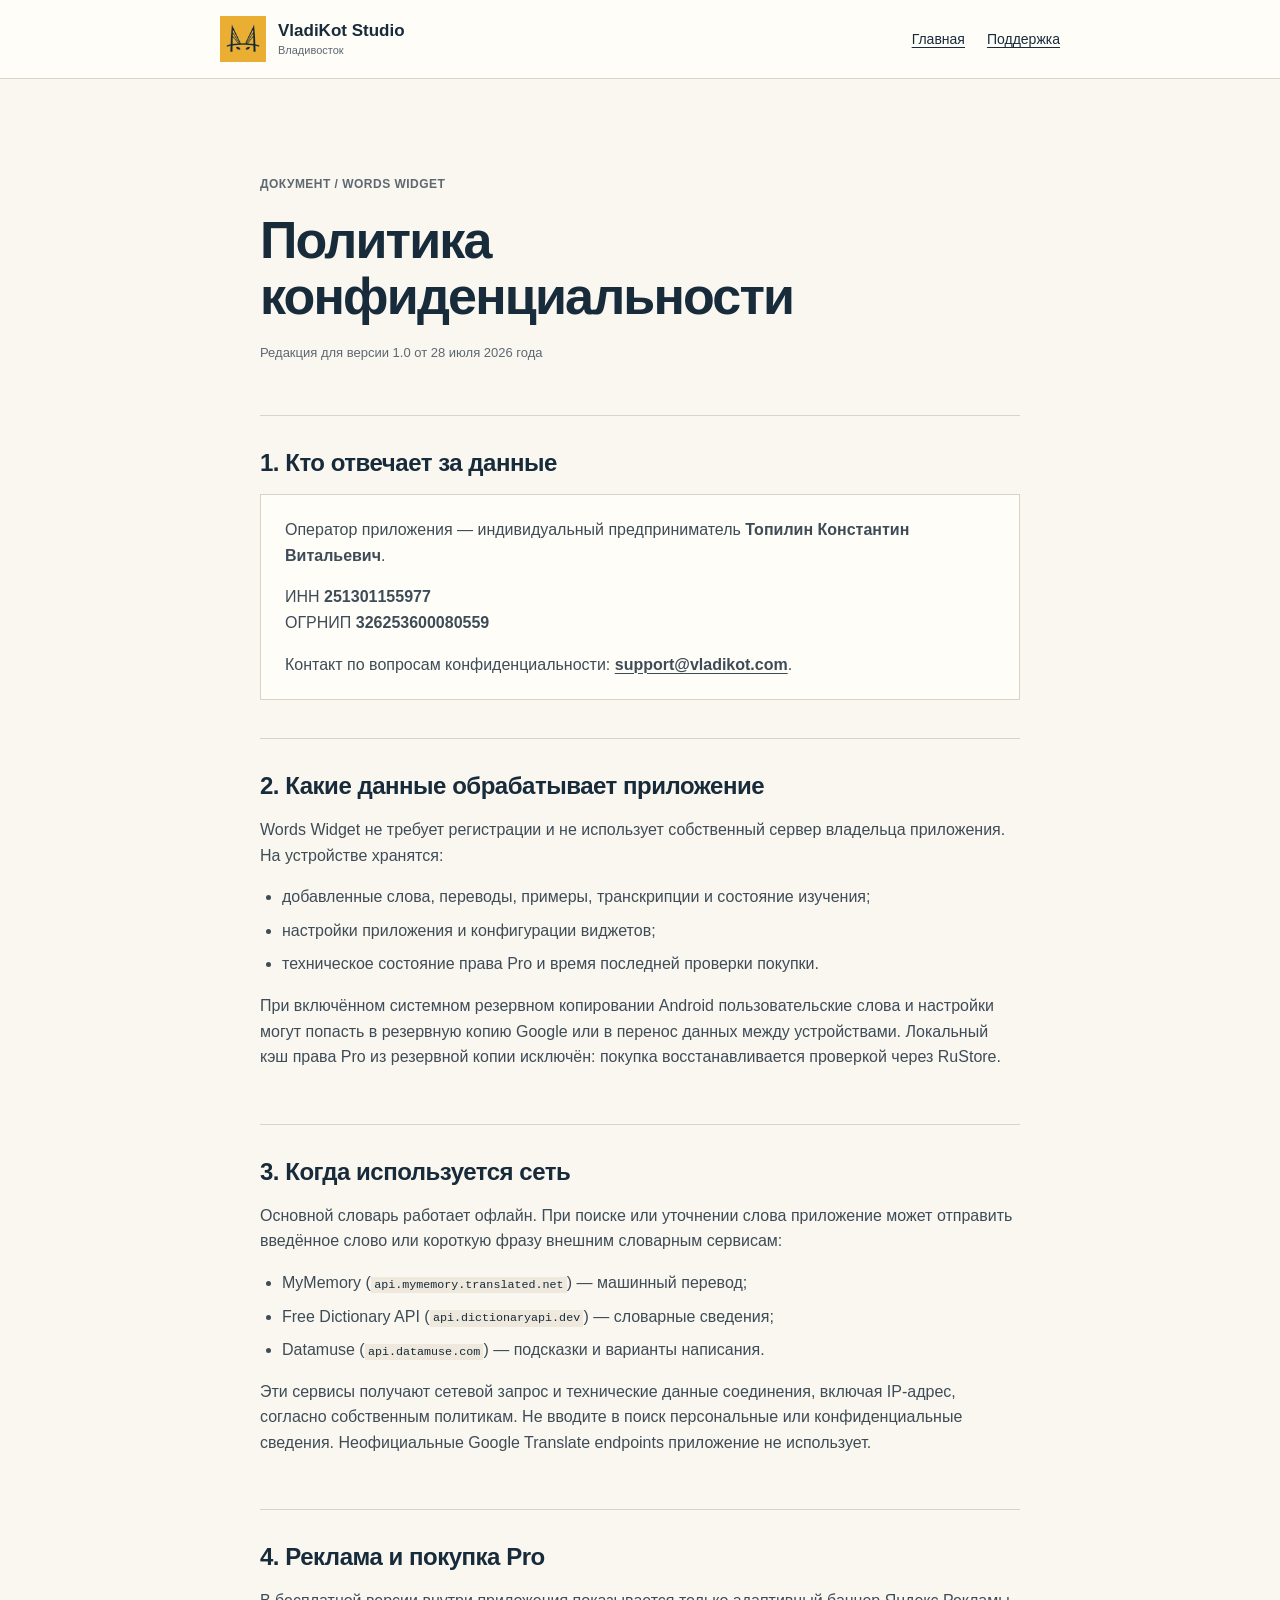
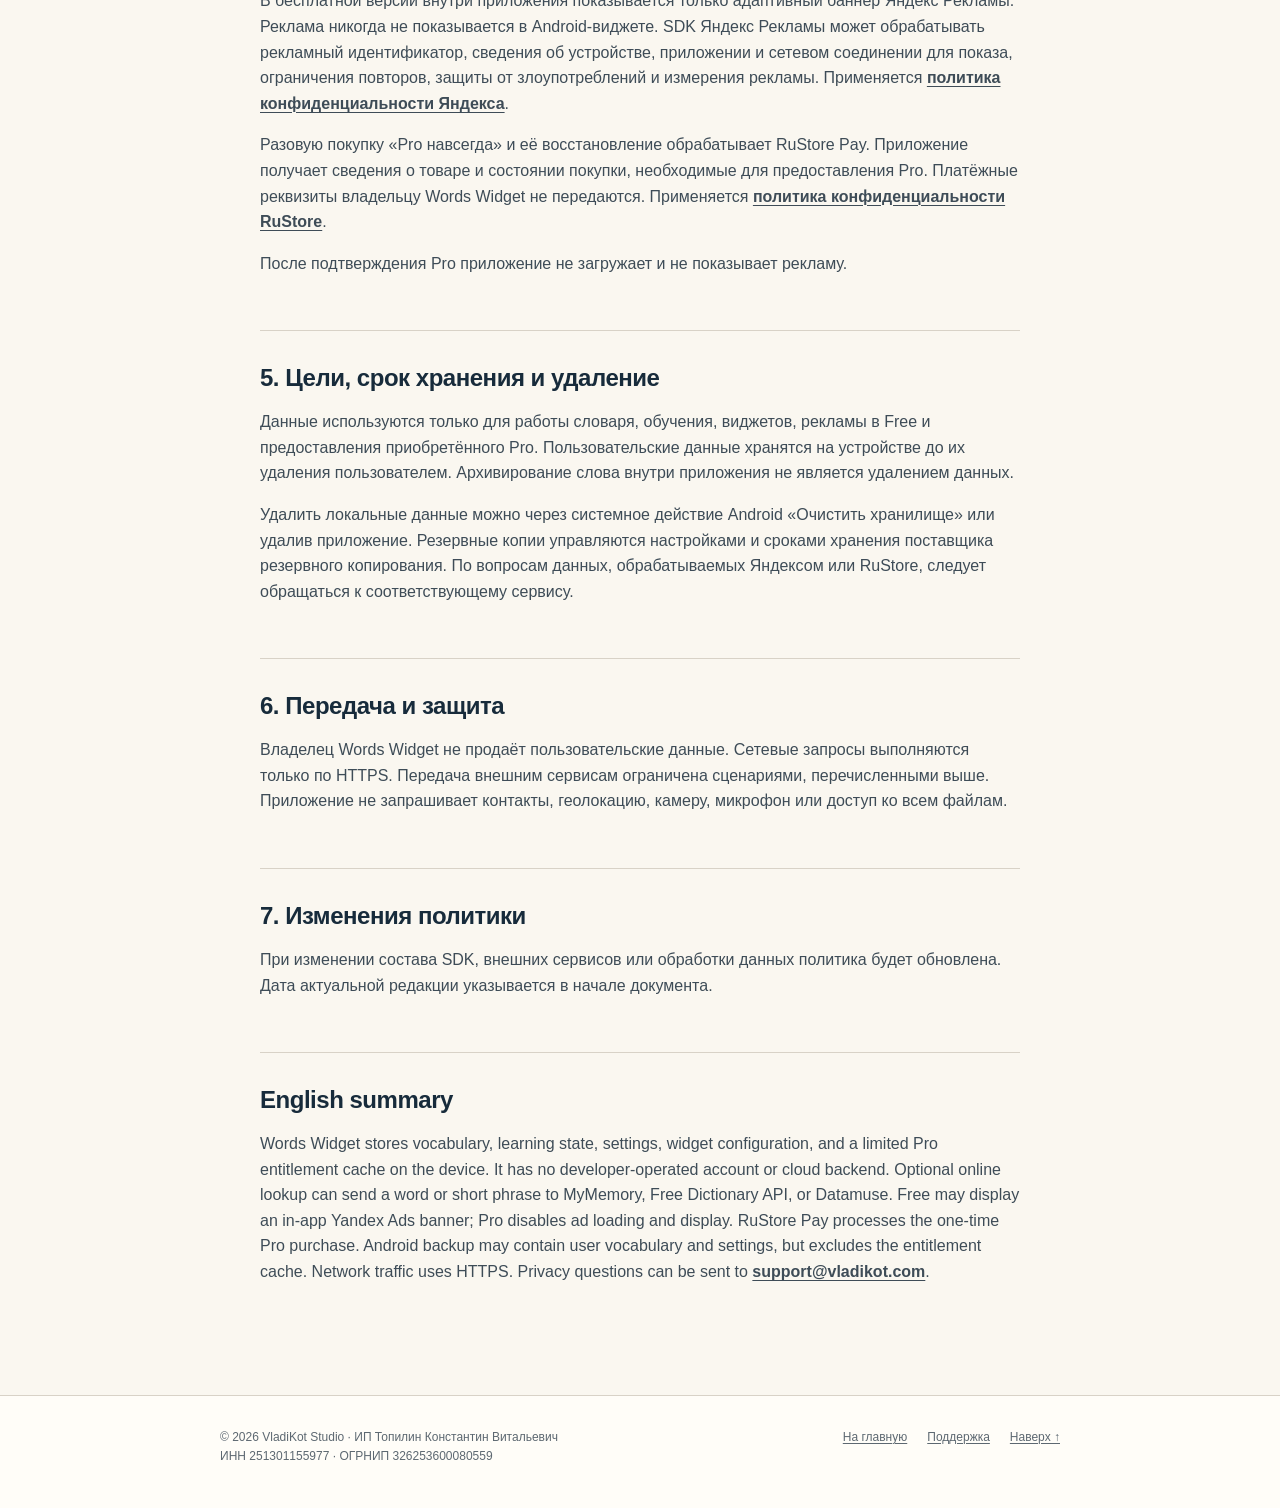
==== privacy/index.html @ d5e13f15 "refactor: simplify studio site to formal profile" ====
<!doctype html>
<html lang="ru">
  <head>
    <meta charset="utf-8">
    <meta name="viewport" content="width=device-width, initial-scale=1">
    <meta name="description" content="Политика конфиденциальности приложения Words Widget.">
    <meta name="theme-color" content="#faf7f0">
    <meta property="og:type" content="article">
    <meta property="og:locale" content="ru_RU">
    <meta property="og:site_name" content="VladiKot Studio">
    <meta
      property="og:title"
      content="Политика конфиденциальности Words Widget — VladiKot Studio"
    >
    <meta
      property="og:description"
      content="Как Words Widget хранит данные и когда использует внешние сервисы."
    >
    <meta property="og:url" content="https://vladikot.com/privacy/">
    <title>Политика конфиденциальности Words Widget — VladiKot Studio</title>
    <link rel="canonical" href="https://vladikot.com/privacy/">
    <link rel="icon" href="/assets/favicon-32.png" sizes="32x32" type="image/png">
    <link rel="icon" href="/assets/favicon-48.png" sizes="48x48" type="image/png">
    <link rel="apple-touch-icon" href="/assets/apple-touch-icon.png">
    <link rel="manifest" href="/site.webmanifest">
    <link rel="stylesheet" href="/assets/styles.css?v=20260728-4">
  </head>
  <body>
    <a class="skip-link" href="#main-content">К содержанию</a>
    <header class="site-header">
      <div class="shell header-inner">
        <a class="brand" href="/" aria-label="VladiKot Studio — главная">
          <span class="brand-symbol">
            <img src="/assets/vladikot-mark.png" alt="" width="44" height="44">
          </span>
          <span class="brand-copy">
            <strong>VladiKot Studio</strong>
            <small>Владивосток</small>
          </span>
        </a>
        <nav class="nav" aria-label="Основная навигация">
          <a href="/">Главная</a>
          <a href="mailto:support@vladikot.com">Поддержка</a>
        </nav>
      </div>
    </header>

    <main class="document" id="main-content">
      <header class="document-header">
        <p class="edition-mark">Документ / Words Widget</p>
        <h1>Политика конфиденциальности</h1>
        <p class="document-meta">Редакция для версии 1.0 от 28 июля 2026 года</p>
      </header>

      <section class="document-section">
        <h2>1. Кто отвечает за данные</h2>
        <div class="notice">
          <p>
            Оператор приложения — индивидуальный предприниматель
            <strong>Топилин Константин Витальевич</strong>.
          </p>
          <p>
            ИНН <strong>251301155977</strong><br>
            ОГРНИП <strong>326253600080559</strong>
          </p>
          <p>
            Контакт по вопросам конфиденциальности:
            <a href="mailto:support@vladikot.com">support@vladikot.com</a>.
          </p>
        </div>
      </section>

      <section class="document-section">
        <h2>2. Какие данные обрабатывает приложение</h2>
        <p>
          Words Widget не требует регистрации и не использует собственный сервер
          владельца приложения. На устройстве хранятся:
        </p>
        <ul>
          <li>добавленные слова, переводы, примеры, транскрипции и состояние изучения;</li>
          <li>настройки приложения и конфигурации виджетов;</li>
          <li>техническое состояние права Pro и время последней проверки покупки.</li>
        </ul>
        <p>
          При включённом системном резервном копировании Android пользовательские
          слова и настройки могут попасть в резервную копию Google или в перенос
          данных между устройствами. Локальный кэш права Pro из резервной копии
          исключён: покупка восстанавливается проверкой через RuStore.
        </p>
      </section>

      <section class="document-section">
        <h2>3. Когда используется сеть</h2>
        <p>
          Основной словарь работает офлайн. При поиске или уточнении слова
          приложение может отправить введённое слово или короткую фразу внешним
          словарным сервисам:
        </p>
        <ul>
          <li>MyMemory (<code>api.mymemory.translated.net</code>) — машинный перевод;</li>
          <li>Free Dictionary API (<code>api.dictionaryapi.dev</code>) — словарные сведения;</li>
          <li>Datamuse (<code>api.datamuse.com</code>) — подсказки и варианты написания.</li>
        </ul>
        <p>
          Эти сервисы получают сетевой запрос и технические данные соединения,
          включая IP-адрес, согласно собственным политикам. Не вводите в поиск
          персональные или конфиденциальные сведения. Неофициальные Google
          Translate endpoints приложение не использует.
        </p>
      </section>

      <section class="document-section">
        <h2>4. Реклама и покупка Pro</h2>
        <p>
          В бесплатной версии внутри приложения показывается только адаптивный
          баннер Яндекс Рекламы. Реклама никогда не показывается в Android-виджете.
          SDK Яндекс Рекламы может обрабатывать рекламный идентификатор, сведения
          об устройстве, приложении и сетевом соединении для показа, ограничения
          повторов, защиты от злоупотреблений и измерения рекламы. Применяется
          <a href="https://yandex.ru/legal/confidential/">политика конфиденциальности Яндекса</a>.
        </p>
        <p>
          Разовую покупку «Pro навсегда» и её восстановление обрабатывает RuStore
          Pay. Приложение получает сведения о товаре и состоянии покупки,
          необходимые для предоставления Pro. Платёжные реквизиты владельцу
          Words Widget не передаются. Применяется
          <a href="https://www.rustore.ru/help/legal/privacy-policy-users">политика конфиденциальности RuStore</a>.
        </p>
        <p>После подтверждения Pro приложение не загружает и не показывает рекламу.</p>
      </section>

      <section class="document-section">
        <h2>5. Цели, срок хранения и удаление</h2>
        <p>
          Данные используются только для работы словаря, обучения, виджетов,
          рекламы в Free и предоставления приобретённого Pro. Пользовательские
          данные хранятся на устройстве до их удаления пользователем.
          Архивирование слова внутри приложения не является удалением данных.
        </p>
        <p>
          Удалить локальные данные можно через системное действие Android
          «Очистить хранилище» или удалив приложение. Резервные копии управляются
          настройками и сроками хранения поставщика резервного копирования. По
          вопросам данных, обрабатываемых Яндексом или RuStore, следует обращаться
          к соответствующему сервису.
        </p>
      </section>

      <section class="document-section">
        <h2>6. Передача и защита</h2>
        <p>
          Владелец Words Widget не продаёт пользовательские данные. Сетевые
          запросы выполняются только по HTTPS. Передача внешним сервисам
          ограничена сценариями, перечисленными выше. Приложение не запрашивает
          контакты, геолокацию, камеру, микрофон или доступ ко всем файлам.
        </p>
      </section>

      <section class="document-section">
        <h2>7. Изменения политики</h2>
        <p>
          При изменении состава SDK, внешних сервисов или обработки данных
          политика будет обновлена. Дата актуальной редакции указывается в
          начале документа.
        </p>
      </section>

      <section class="document-section" lang="en">
        <h2>English summary</h2>
        <p>
          Words Widget stores vocabulary, learning state, settings, widget
          configuration, and a limited Pro entitlement cache on the device. It
          has no developer-operated account or cloud backend. Optional online
          lookup can send a word or short phrase to MyMemory, Free Dictionary
          API, or Datamuse. Free may display an in-app Yandex Ads banner; Pro
          disables ad loading and display. RuStore Pay processes the one-time Pro
          purchase. Android backup may contain user vocabulary and settings, but
          excludes the entitlement cache. Network traffic uses HTTPS. Privacy
          questions can be sent to
          <a href="mailto:support@vladikot.com">support@vladikot.com</a>.
        </p>
      </section>
    </main>

    <footer class="site-footer">
      <div class="shell footer-grid">
        <p class="legal">
          © 2026 VladiKot Studio · ИП Топилин Константин Витальевич<br>
          ИНН 251301155977 · ОГРНИП 326253600080559
        </p>
        <div class="footer-links">
          <a href="/">На главную</a>
          <a href="mailto:support@vladikot.com">Поддержка</a>
          <a href="#main-content">Наверх ↑</a>
        </div>
      </div>
    </footer>
  </body>
</html>
---- assets/styles.css ----
:root {
  color-scheme: light;
  --background: #faf7f0;
  --surface: #fffdf8;
  --text: #172b3b;
  --muted: #5d6871;
  --line: #d8d2c7;
  --accent: #e9ae32;
  --content: 840px;
  --gutter: clamp(18px, 4vw, 32px);
}

* {
  box-sizing: border-box;
}

html {
  overflow-x: hidden;
  scroll-behavior: smooth;
}

body {
  overflow-x: hidden;
  margin: 0;
  background: var(--background);
  color: var(--text);
  font-family: -apple-system, BlinkMacSystemFont, "Segoe UI", Helvetica, Arial,
    sans-serif;
  line-height: 1.6;
  -webkit-font-smoothing: antialiased;
}

img {
  display: block;
  max-width: 100%;
}

a {
  color: inherit;
  text-underline-offset: 0.2em;
  text-decoration-thickness: 1px;
}

a:hover {
  text-decoration-thickness: 2px;
}

:focus-visible {
  outline: 3px solid #9b6810;
  outline-offset: 3px;
}

.skip-link {
  position: fixed;
  z-index: 10;
  top: 8px;
  left: 8px;
  padding: 9px 12px;
  transform: translateY(-150%);
  background: var(--text);
  color: var(--surface);
}

.skip-link:focus {
  transform: translateY(0);
}

.container,
.shell {
  width: min(calc(100% - (var(--gutter) * 2)), var(--content));
  margin-inline: auto;
}

.site-header {
  border-bottom: 1px solid var(--line);
  background: var(--surface);
}

.header-inner {
  min-height: 78px;
  display: flex;
  align-items: center;
  justify-content: space-between;
  gap: 24px;
}

.brand {
  display: inline-flex;
  align-items: center;
  gap: 12px;
  text-decoration: none;
}

.brand-symbol {
  display: grid;
  width: 46px;
  height: 46px;
  flex: 0 0 auto;
  place-items: center;
  background: var(--accent);
}

.brand-symbol img {
  width: 42px;
  height: 42px;
  object-fit: contain;
}

.brand-copy {
  display: grid;
  line-height: 1.15;
}

.brand-copy strong {
  font-size: 17px;
  font-weight: 700;
}

.brand-copy small {
  margin-top: 4px;
  color: var(--muted);
  font-size: 11px;
}

.nav {
  display: flex;
  align-items: center;
  gap: 22px;
  font-size: 14px;
}

.intro {
  padding-top: clamp(72px, 12vw, 112px);
  padding-bottom: clamp(64px, 10vw, 96px);
}

.label {
  margin: 0 0 18px;
  color: var(--muted);
  font-size: 12px;
  font-weight: 700;
  letter-spacing: 0.04em;
  text-transform: uppercase;
}

h1,
h2 {
  margin-top: 0;
  letter-spacing: -0.035em;
  line-height: 1.08;
}

h1 {
  margin-bottom: 20px;
  font-size: clamp(44px, 9vw, 76px);
}

.intro-text {
  max-width: 620px;
  margin: 0;
  color: var(--muted);
  font-size: clamp(19px, 3vw, 23px);
}

.section {
  padding-top: clamp(52px, 8vw, 72px);
  padding-bottom: clamp(52px, 8vw, 72px);
  border-top: 1px solid var(--line);
}

.section-heading {
  display: grid;
  grid-template-columns: 160px 1fr;
  gap: 24px;
  margin-bottom: 36px;
}

.section-heading .label {
  margin: 8px 0 0;
}

.section-heading h2 {
  margin-bottom: 0;
  font-size: clamp(32px, 5vw, 44px);
}

.product {
  display: grid;
  grid-template-columns: 160px 1fr;
  gap: 24px;
}

.product-icon {
  width: 112px;
  height: 112px;
  border-radius: 24px;
}

.product-copy {
  max-width: 620px;
}

.product-copy > :first-child,
.contact > :first-child {
  margin-top: 0;
}

.product-copy ul {
  margin: 20px 0;
  padding-left: 22px;
}

.product-copy li + li {
  margin-top: 6px;
}

.status {
  margin: 26px 0 0;
  padding-left: 14px;
  border-left: 4px solid var(--accent);
  color: var(--muted);
}

.contact {
  max-width: 620px;
  margin-left: 184px;
}

.contact a {
  font-weight: 650;
}

.site-footer {
  padding: 32px 0 42px;
  border-top: 1px solid var(--line);
  background: var(--surface);
  color: var(--muted);
  font-size: 12px;
}

.footer-grid {
  display: flex;
  align-items: flex-start;
  justify-content: space-between;
  gap: 24px;
}

.legal {
  margin: 0;
}

.footer-links {
  display: flex;
  flex-wrap: wrap;
  gap: 10px 20px;
}

/* Privacy document */

.document {
  width: min(calc(100% - (var(--gutter) * 2)), 760px);
  margin: 0 auto;
  padding-top: clamp(64px, 10vw, 96px);
  padding-bottom: 56px;
}

.document-header {
  margin-bottom: 52px;
}

.document-header .label,
.document-header .edition-mark {
  margin: 0 0 18px;
  color: var(--muted);
  font-size: 12px;
  font-weight: 700;
  letter-spacing: 0.04em;
  text-transform: uppercase;
}

.document h1 {
  margin-bottom: 18px;
  font-size: clamp(36px, 7vw, 52px);
  hyphens: auto;
  overflow-wrap: break-word;
}

.document-meta {
  margin: 0;
  color: var(--muted);
  font-size: 13px;
}

.document-section {
  padding: 34px 0 38px;
  border-top: 1px solid var(--line);
}

.document-section h2 {
  margin-bottom: 18px;
  font-size: 24px;
  letter-spacing: -0.02em;
}

.document-section p,
.document-section li {
  color: #3e4c57;
}

.document-section p {
  margin-top: 0;
}

.document-section ul {
  margin-top: 0;
  padding-left: 22px;
}

.document-section li + li {
  margin-top: 8px;
}

.document-section a {
  font-weight: 650;
  overflow-wrap: anywhere;
}

.notice {
  padding: 22px 24px;
  border: 1px solid var(--line);
  background: var(--surface);
}

.notice p:last-child {
  margin-bottom: 0;
}

code {
  padding: 0.1em 0.28em;
  background: #eee8dd;
  color: var(--text);
  font-size: 0.9em;
}

@media (max-width: 640px) {
  .header-inner {
    min-height: 0;
    flex-wrap: wrap;
    padding-top: 14px;
    padding-bottom: 14px;
  }

  .nav {
    width: 100%;
    gap: 18px;
    padding-top: 12px;
    border-top: 1px solid var(--line);
  }

  .section-heading,
  .product {
    grid-template-columns: 1fr;
  }

  .section-heading {
    gap: 4px;
  }

  .section-heading .label {
    margin-top: 0;
  }

  .product {
    gap: 24px;
  }

  .contact {
    margin-left: 0;
  }

  .footer-grid {
    flex-direction: column;
  }

  .document h1 {
    font-size: clamp(34px, 11vw, 44px);
  }
}

@media (prefers-reduced-motion: reduce) {
  html {
    scroll-behavior: auto;
  }
}
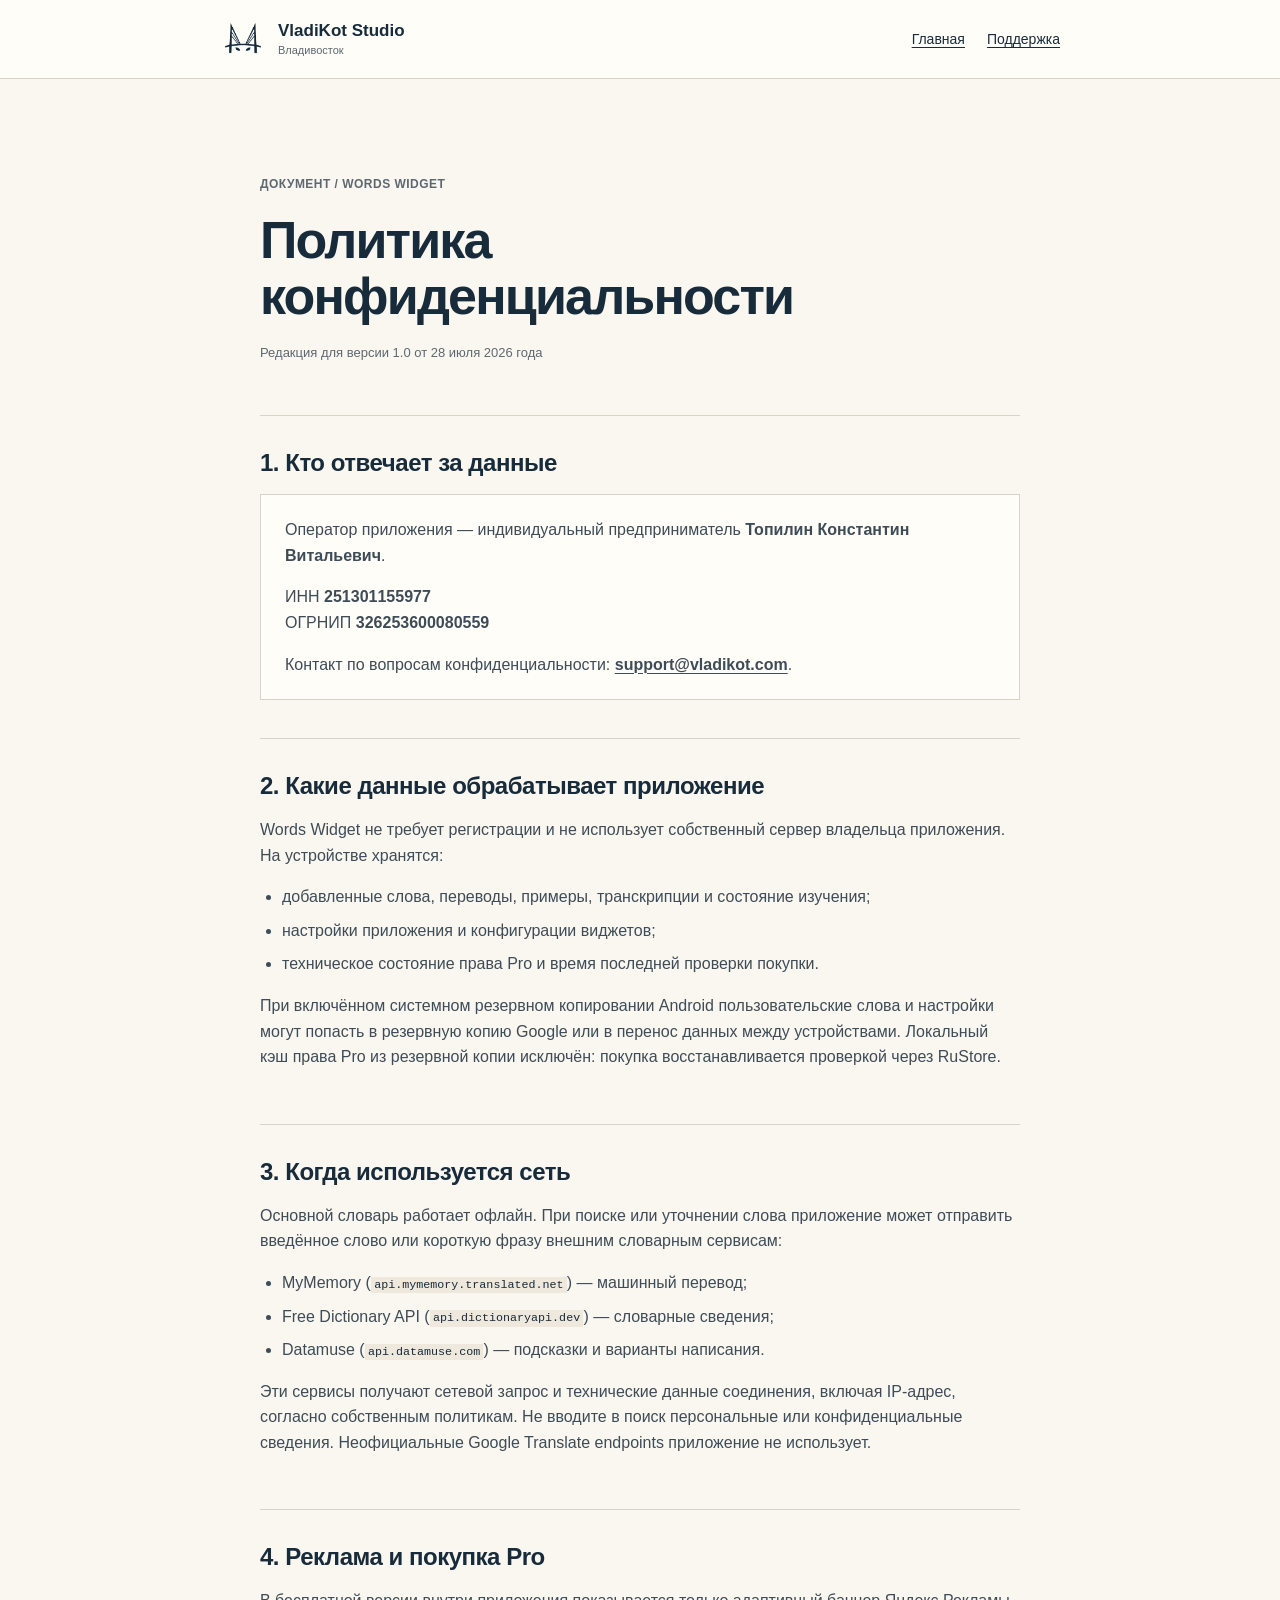
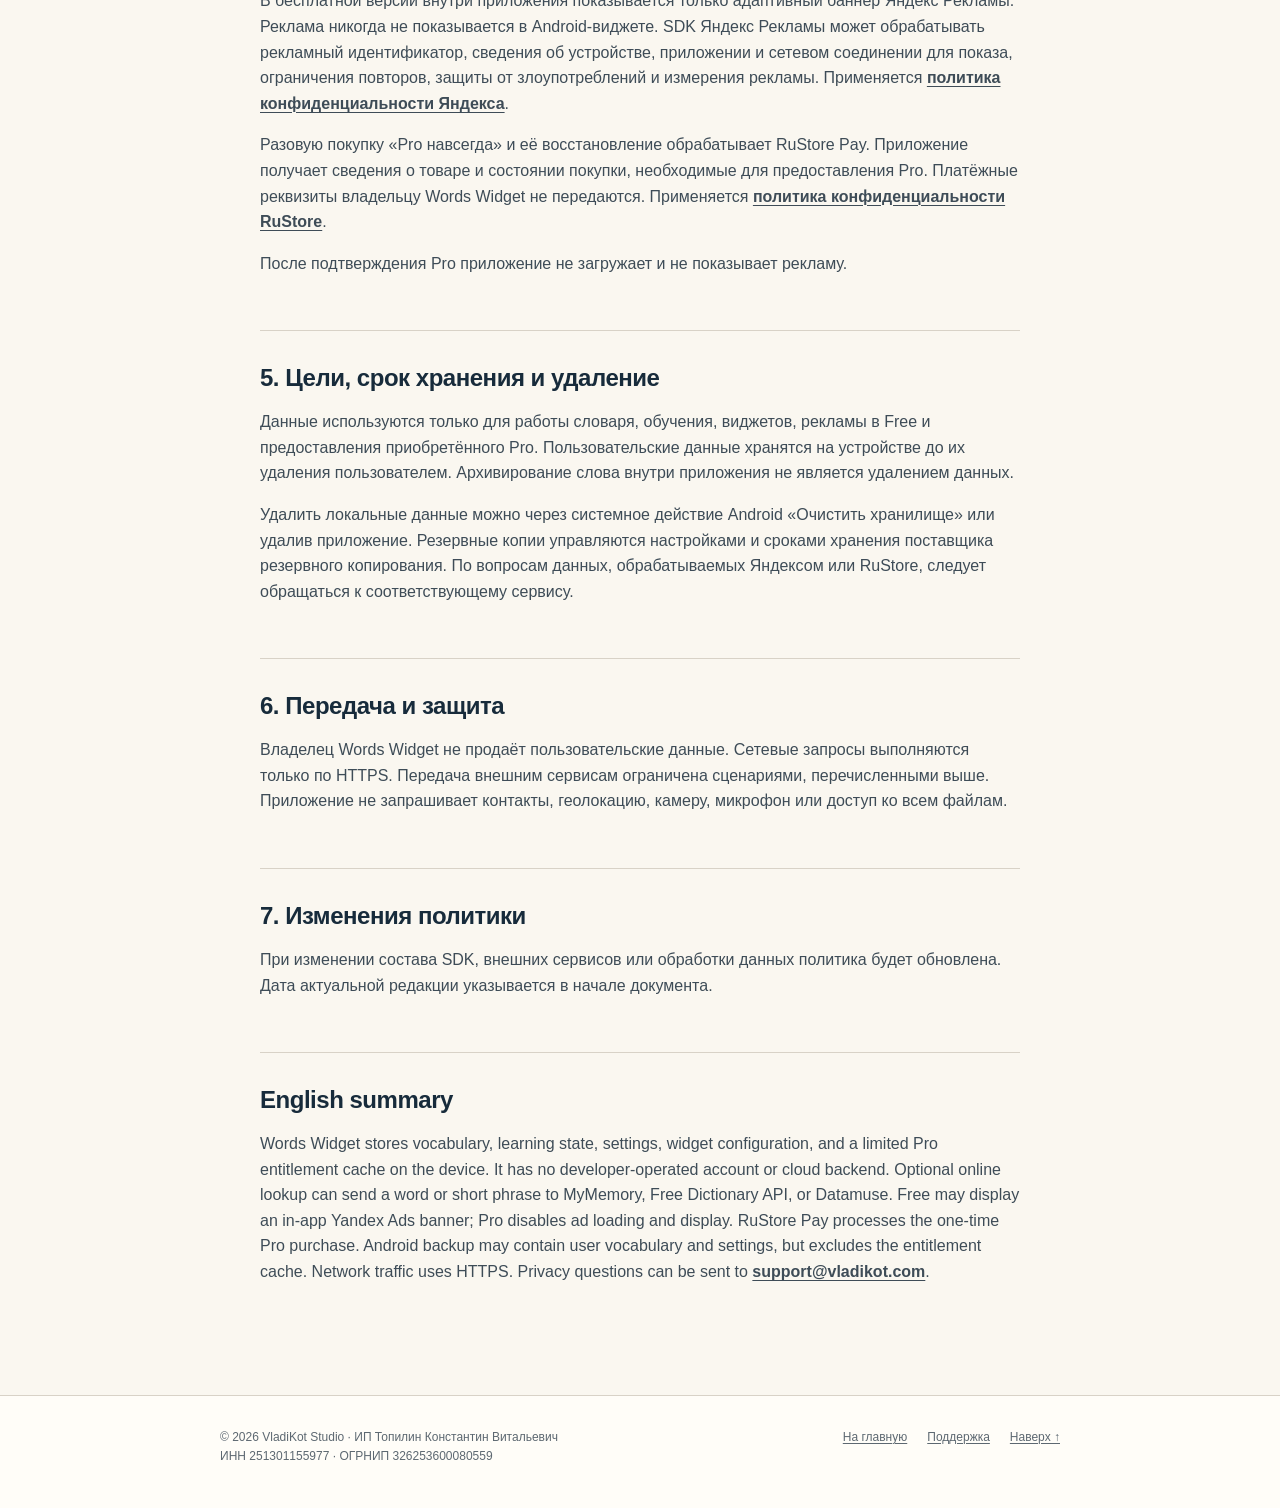
==== commit 6cf64549: "fix: use transparent primary logo on site" ====
--- a/privacy/index.html
+++ b/privacy/index.html
@@ -23,7 +23,7 @@
     <link rel="icon" href="/assets/favicon-48.png" sizes="48x48" type="image/png">
     <link rel="apple-touch-icon" href="/assets/apple-touch-icon.png">
     <link rel="manifest" href="/site.webmanifest">
-    <link rel="stylesheet" href="/assets/styles.css?v=20260728-4">
+    <link rel="stylesheet" href="/assets/styles.css?v=20260728-6">
   </head>
   <body>
     <a class="skip-link" href="#main-content">К содержанию</a>
@@ -31,7 +31,7 @@
       <div class="shell header-inner">
         <a class="brand" href="/" aria-label="VladiKot Studio — главная">
           <span class="brand-symbol">
-            <img src="/assets/vladikot-mark.png" alt="" width="44" height="44">
+            <img src="/assets/vladikot-mark-primary.png" alt="" width="46" height="46">
           </span>
           <span class="brand-copy">
             <strong>VladiKot Studio</strong>
--- a/assets/styles.css
+++ b/assets/styles.css
@@ -97,12 +97,12 @@
   height: 46px;
   flex: 0 0 auto;
   place-items: center;
-  background: var(--accent);
+  background: transparent;
 }
 
 .brand-symbol img {
-  width: 42px;
-  height: 42px;
+  width: 46px;
+  height: 46px;
   object-fit: contain;
 }
 
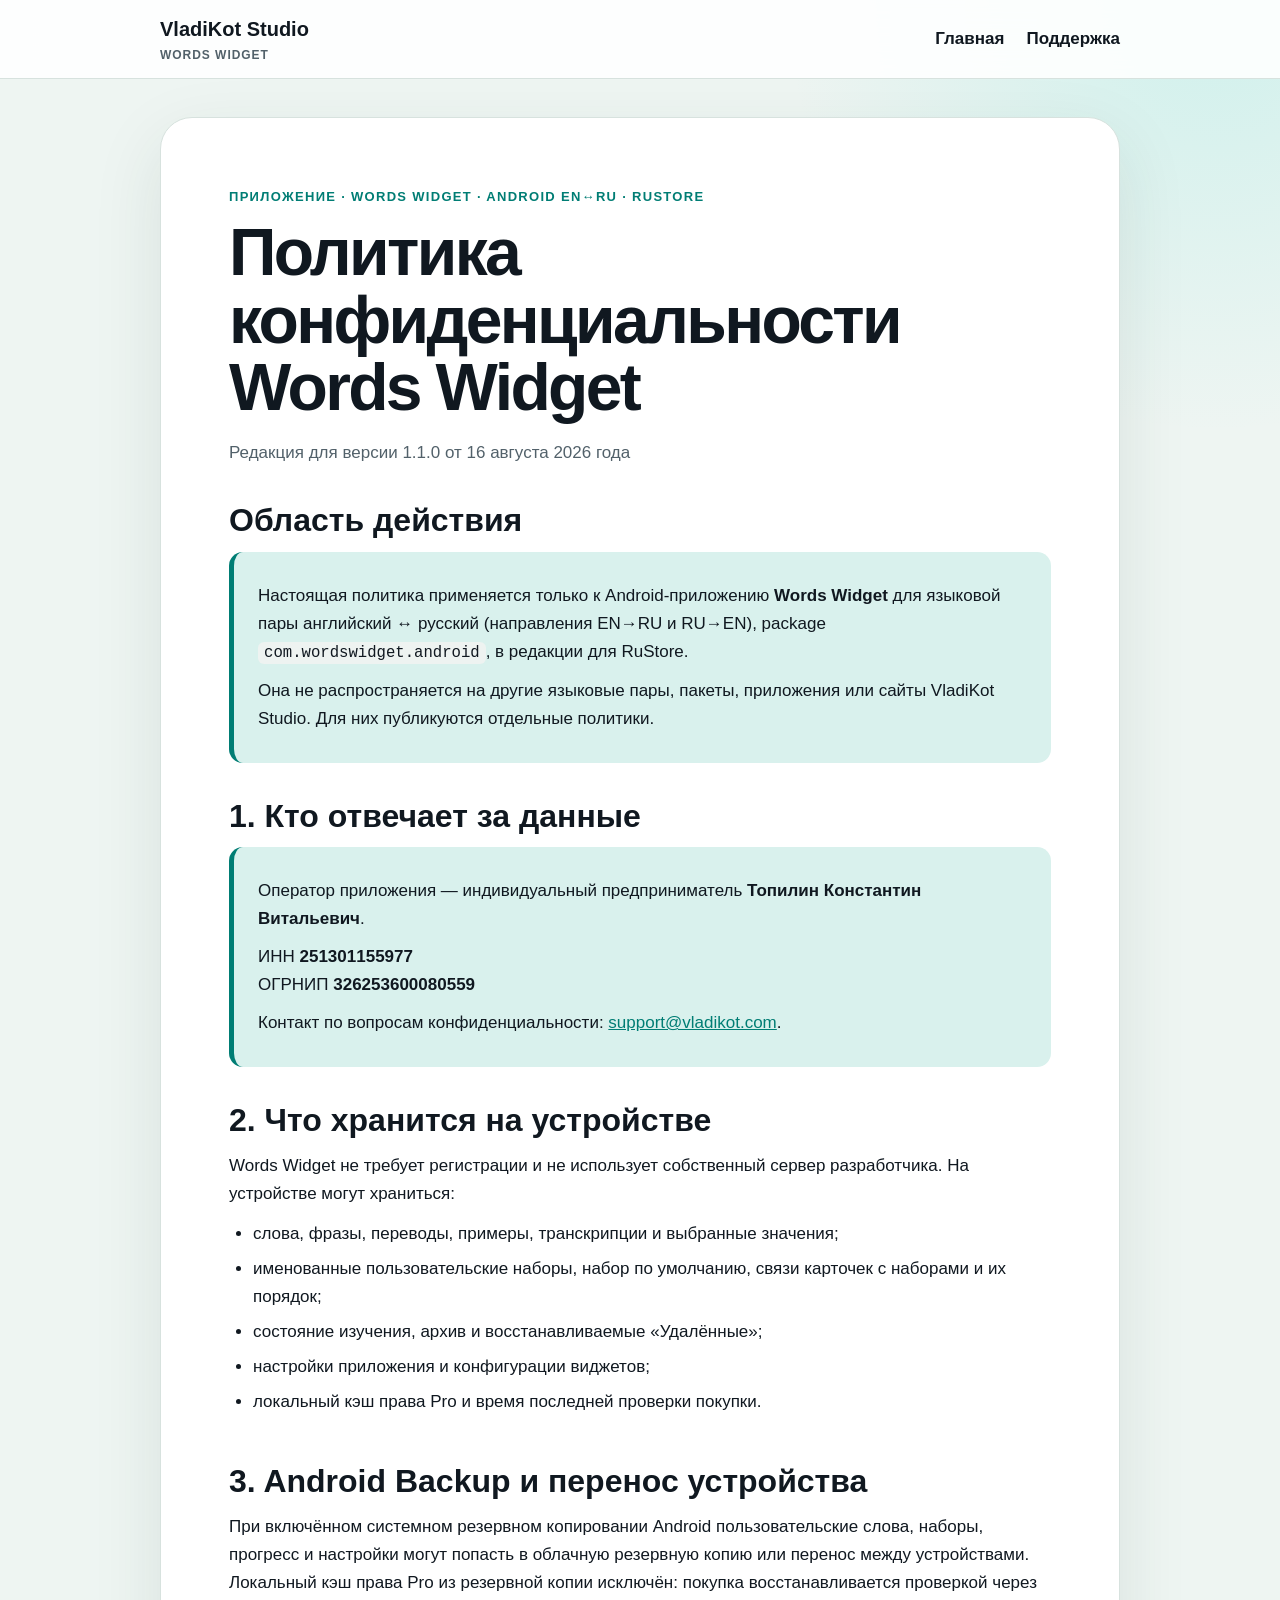
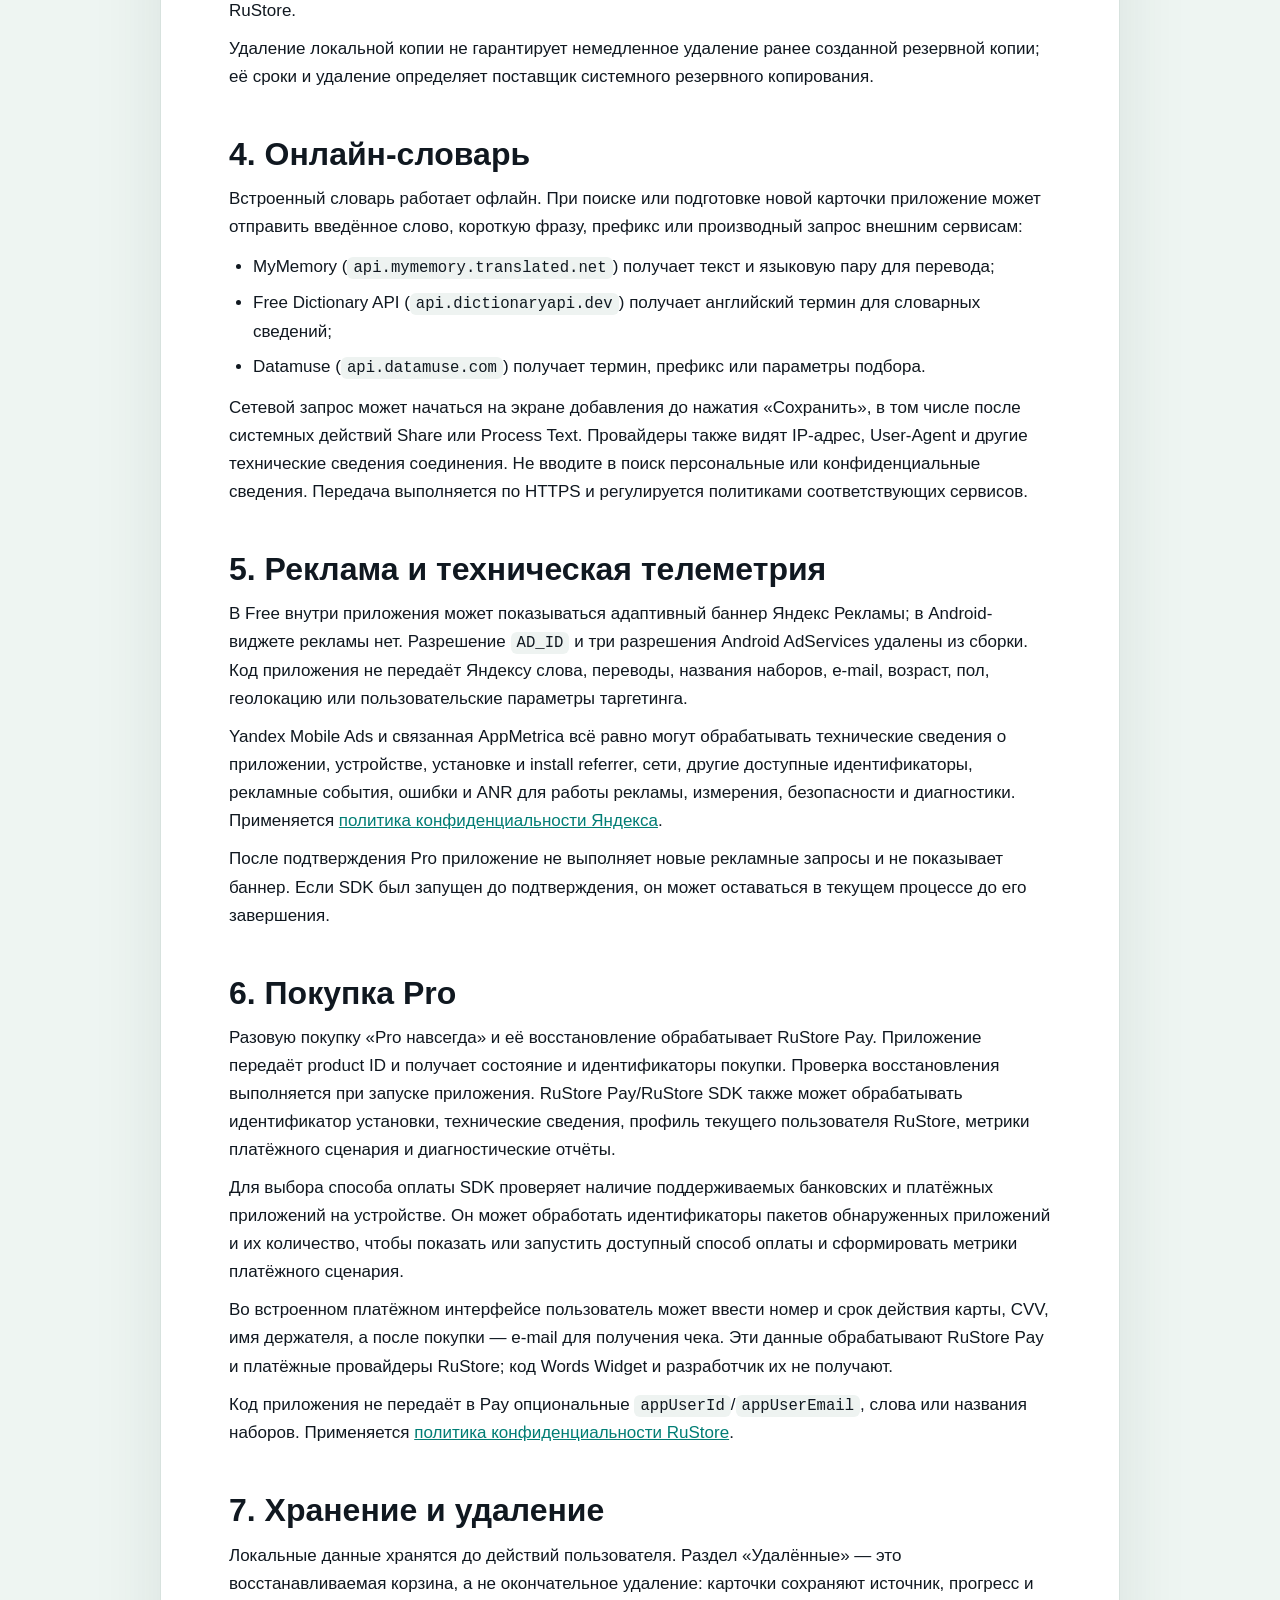
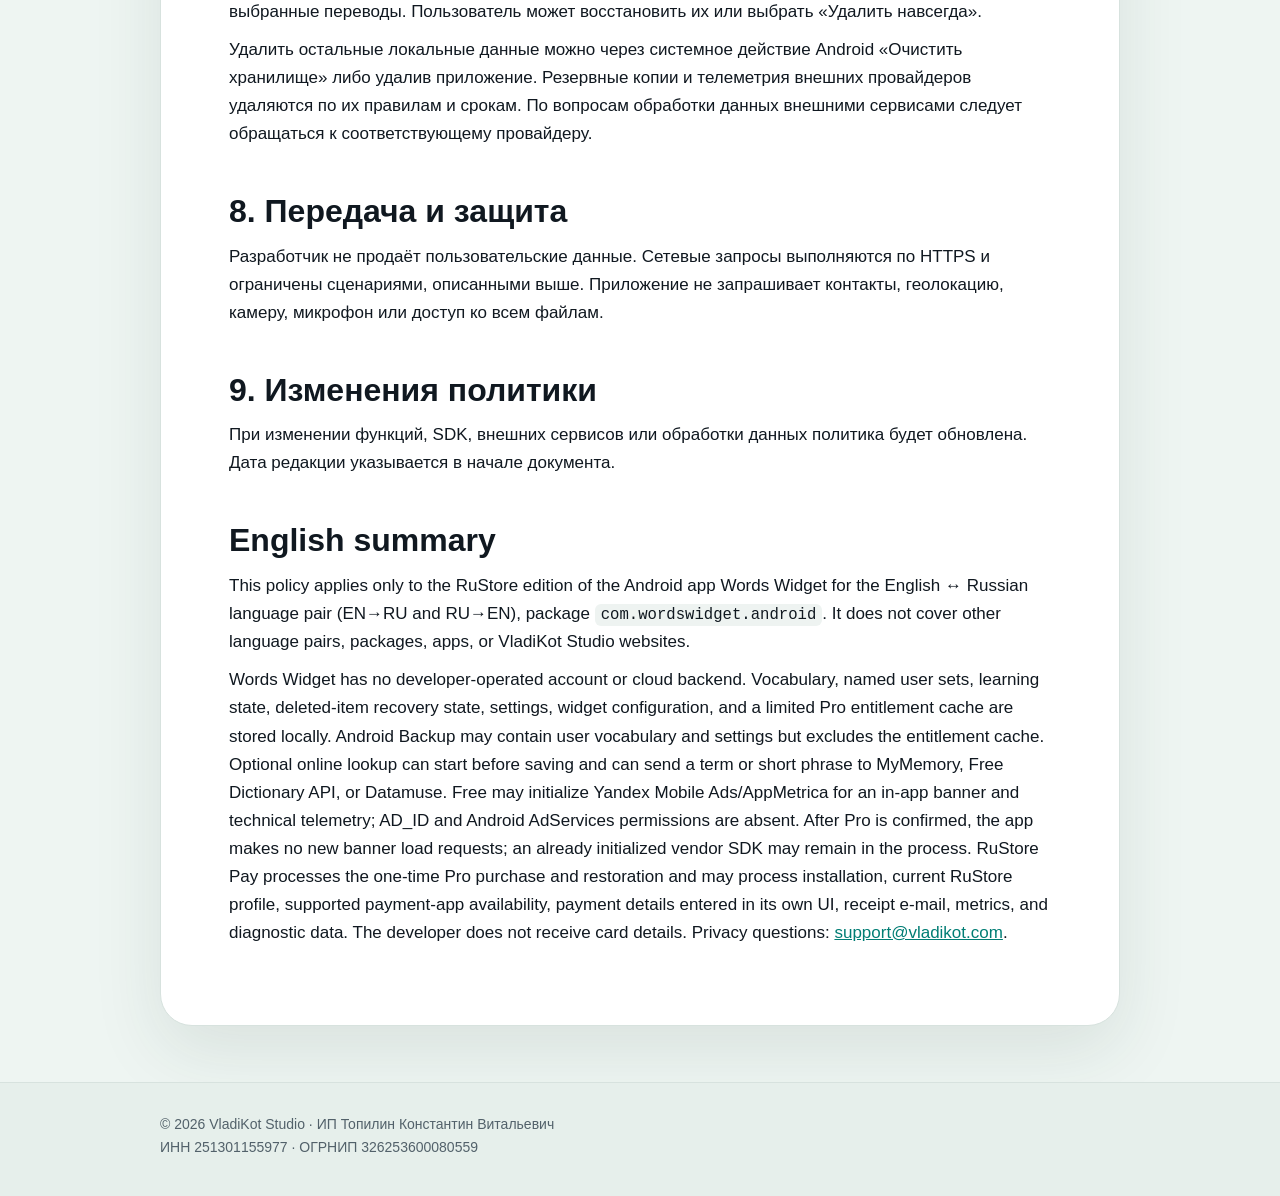
==== commit f9f5cb73: "docs: publish Words Widget EN-RU privacy 1.1" ====
--- a/privacy/index.html
+++ b/privacy/index.html
@@ -1,199 +1,180 @@
 <!doctype html>
 <html lang="ru">
-  <head>
-    <meta charset="utf-8">
-    <meta name="viewport" content="width=device-width, initial-scale=1">
-    <meta name="description" content="Политика конфиденциальности приложения Words Widget.">
-    <meta name="theme-color" content="#faf7f0">
-    <meta property="og:type" content="article">
-    <meta property="og:locale" content="ru_RU">
-    <meta property="og:site_name" content="VladiKot Studio">
-    <meta
-      property="og:title"
-      content="Политика конфиденциальности Words Widget — VladiKot Studio"
-    >
-    <meta
-      property="og:description"
-      content="Как Words Widget хранит данные и когда использует внешние сервисы."
-    >
-    <meta property="og:url" content="https://vladikot.com/privacy/">
-    <title>Политика конфиденциальности Words Widget — VladiKot Studio</title>
-    <link rel="canonical" href="https://vladikot.com/privacy/">
-    <link rel="icon" href="/assets/favicon-32.png" sizes="32x32" type="image/png">
-    <link rel="icon" href="/assets/favicon-48.png" sizes="48x48" type="image/png">
-    <link rel="apple-touch-icon" href="/assets/apple-touch-icon.png">
-    <link rel="manifest" href="/site.webmanifest">
-    <link rel="stylesheet" href="/assets/styles.css?v=20260728-6">
-  </head>
-  <body>
-    <a class="skip-link" href="#main-content">К содержанию</a>
-    <header class="site-header">
-      <div class="shell header-inner">
-        <a class="brand" href="/" aria-label="VladiKot Studio — главная">
-          <span class="brand-symbol">
-            <img src="/assets/vladikot-mark-primary.png" alt="" width="46" height="46">
-          </span>
-          <span class="brand-copy">
-            <strong>VladiKot Studio</strong>
-            <small>Владивосток</small>
-          </span>
-        </a>
-        <nav class="nav" aria-label="Основная навигация">
-          <a href="/">Главная</a>
-          <a href="mailto:support@vladikot.com">Поддержка</a>
-        </nav>
-      </div>
+<head>
+  <meta charset="utf-8">
+  <meta name="viewport" content="width=device-width, initial-scale=1">
+  <meta name="description" content="Политика конфиденциальности Android-приложения Words Widget EN↔RU для RuStore.">
+  <meta name="theme-color" content="#f4f8f6">
+  <meta property="og:type" content="article">
+  <meta property="og:locale" content="ru_RU">
+  <meta property="og:title" content="Политика конфиденциальности Words Widget EN↔RU — VladiKot Studio">
+  <meta property="og:description" content="Локальные данные, Android Backup, словарные сервисы, реклама и RuStore Pay.">
+  <meta property="og:url" content="https://vladikot.com/apps/words-widget/en-ru/privacy/">
+  <link rel="canonical" href="https://vladikot.com/apps/words-widget/en-ru/privacy/">
+  <title>Политика конфиденциальности Words Widget EN↔RU — VladiKot Studio</title>
+  <link rel="icon" href="/assets/favicon-32.png" sizes="32x32" type="image/png">
+  <link rel="icon" href="/assets/favicon-48.png" sizes="48x48" type="image/png">
+  <link rel="apple-touch-icon" href="/assets/apple-touch-icon.png">
+  <link rel="manifest" href="/site.webmanifest">
+  <style>
+    :root {
+      color-scheme: light;
+      --ink: #101820;
+      --muted: #52616a;
+      --paper: #ffffff;
+      --bg: #eef5f2;
+      --teal: #007d74;
+      --teal-soft: #d9f1ed;
+      --line: #d7e2de;
+    }
+    * { box-sizing: border-box; }
+    html { scroll-behavior: smooth; }
+    body {
+      margin: 0;
+      color: var(--ink);
+      background:
+        radial-gradient(circle at 95% 0%, rgba(85, 222, 212, .20), transparent 27rem),
+        var(--bg);
+      font: 17px/1.65 -apple-system, BlinkMacSystemFont, "Segoe UI", sans-serif;
+    }
+    a { color: var(--teal); }
+    .skip-link { position: absolute; left: -9999px; }
+    .skip-link:focus { left: 16px; top: 12px; z-index: 10; padding: 10px 14px; background: white; }
+    .site-header {
+      border-bottom: 1px solid var(--line);
+      background: rgba(255, 255, 255, .88);
+      backdrop-filter: blur(16px);
+    }
+    .header-inner, .document, .footer-inner { width: min(960px, calc(100% - 40px)); margin: 0 auto; }
+    .header-inner { display: flex; align-items: center; justify-content: space-between; min-height: 78px; }
+    .brand { color: var(--ink); font-size: 20px; font-weight: 800; text-decoration: none; }
+    .brand small { display: block; color: var(--muted); font-size: 12px; font-weight: 600; letter-spacing: .08em; text-transform: uppercase; }
+    nav { display: flex; gap: 22px; }
+    nav a { color: var(--ink); font-weight: 650; text-decoration: none; }
+    .document { margin-top: 38px; margin-bottom: 56px; padding: clamp(28px, 6vw, 68px); border: 1px solid var(--line); border-radius: 32px; background: var(--paper); box-shadow: 0 24px 70px rgba(27, 54, 48, .10); }
+    .edition { margin: 0 0 12px; color: var(--teal); font-size: 13px; font-weight: 800; letter-spacing: .10em; text-transform: uppercase; }
+    h1 { margin: 0; overflow-wrap: anywhere; font-size: clamp(32px, 7vw, 66px); line-height: 1.02; letter-spacing: -.04em; }
+    .meta { margin: 18px 0 0; color: var(--muted); }
+    section { padding-top: 34px; }
+    h2 { margin: 0 0 12px; font-size: clamp(24px, 4vw, 32px); line-height: 1.2; }
+    p { margin: 10px 0; }
+    ul { margin: 12px 0; padding-left: 24px; }
+    li + li { margin-top: 7px; }
+    .notice { padding: 20px 24px; border-left: 5px solid var(--teal); border-radius: 14px; background: var(--teal-soft); }
+    code { padding: 2px 6px; border-radius: 6px; background: #eef3f1; font-size: .92em; }
+    .site-footer { border-top: 1px solid var(--line); background: #e6efeb; }
+    .footer-inner { padding: 30px 0 42px; color: var(--muted); font-size: 14px; }
+    @media (max-width: 640px) {
+      nav { display: none; }
+      .document { width: calc(100% - 20px); margin-top: 10px; padding: 28px 20px; border-radius: 22px; }
+    }
+  </style>
+</head>
+<body>
+  <a class="skip-link" href="#main-content">К содержанию</a>
+  <header class="site-header">
+    <div class="header-inner">
+      <a class="brand" href="/">VladiKot Studio<small>Words Widget</small></a>
+      <nav aria-label="Основная навигация">
+        <a href="/">Главная</a>
+        <a href="mailto:support@vladikot.com">Поддержка</a>
+      </nav>
+    </div>
+  </header>
+
+  <main class="document" id="main-content">
+    <header>
+      <p class="edition">Приложение · Words Widget · Android EN↔RU · RuStore</p>
+      <h1>Политика конфиденциальности Words Widget</h1>
+      <p class="meta">Редакция для версии 1.1.0 от 16 августа 2026 года</p>
     </header>
 
-    <main class="document" id="main-content">
-      <header class="document-header">
-        <p class="edition-mark">Документ / Words Widget</p>
-        <h1>Политика конфиденциальности</h1>
-        <p class="document-meta">Редакция для версии 1.0 от 28 июля 2026 года</p>
-      </header>
+    <section>
+      <h2>Область действия</h2>
+      <div class="notice">
+        <p>Настоящая политика применяется только к Android-приложению <strong>Words Widget</strong> для языковой пары английский ↔ русский (направления EN→RU и RU→EN), package <code>com.wordswidget.android</code>, в редакции для RuStore.</p>
+        <p>Она не распространяется на другие языковые пары, пакеты, приложения или сайты VladiKot Studio. Для них публикуются отдельные политики.</p>
+      </div>
+    </section>
 
-      <section class="document-section">
-        <h2>1. Кто отвечает за данные</h2>
-        <div class="notice">
-          <p>
-            Оператор приложения — индивидуальный предприниматель
-            <strong>Топилин Константин Витальевич</strong>.
-          </p>
-          <p>
-            ИНН <strong>251301155977</strong><br>
-            ОГРНИП <strong>326253600080559</strong>
-          </p>
-          <p>
-            Контакт по вопросам конфиденциальности:
-            <a href="mailto:support@vladikot.com">support@vladikot.com</a>.
-          </p>
-        </div>
-      </section>
+    <section>
+      <h2>1. Кто отвечает за данные</h2>
+      <div class="notice">
+        <p>Оператор приложения — индивидуальный предприниматель <strong>Топилин Константин Витальевич</strong>.</p>
+        <p>ИНН <strong>251301155977</strong><br>ОГРНИП <strong>326253600080559</strong></p>
+        <p>Контакт по вопросам конфиденциальности: <a href="mailto:support@vladikot.com">support@vladikot.com</a>.</p>
+      </div>
+    </section>
 
-      <section class="document-section">
-        <h2>2. Какие данные обрабатывает приложение</h2>
-        <p>
-          Words Widget не требует регистрации и не использует собственный сервер
-          владельца приложения. На устройстве хранятся:
-        </p>
-        <ul>
-          <li>добавленные слова, переводы, примеры, транскрипции и состояние изучения;</li>
-          <li>настройки приложения и конфигурации виджетов;</li>
-          <li>техническое состояние права Pro и время последней проверки покупки.</li>
-        </ul>
-        <p>
-          При включённом системном резервном копировании Android пользовательские
-          слова и настройки могут попасть в резервную копию Google или в перенос
-          данных между устройствами. Локальный кэш права Pro из резервной копии
-          исключён: покупка восстанавливается проверкой через RuStore.
-        </p>
-      </section>
+    <section>
+      <h2>2. Что хранится на устройстве</h2>
+      <p>Words Widget не требует регистрации и не использует собственный сервер разработчика. На устройстве могут храниться:</p>
+      <ul>
+        <li>слова, фразы, переводы, примеры, транскрипции и выбранные значения;</li>
+        <li>именованные пользовательские наборы, набор по умолчанию, связи карточек с наборами и их порядок;</li>
+        <li>состояние изучения, архив и восстанавливаемые «Удалённые»;</li>
+        <li>настройки приложения и конфигурации виджетов;</li>
+        <li>локальный кэш права Pro и время последней проверки покупки.</li>
+      </ul>
+    </section>
 
-      <section class="document-section">
-        <h2>3. Когда используется сеть</h2>
-        <p>
-          Основной словарь работает офлайн. При поиске или уточнении слова
-          приложение может отправить введённое слово или короткую фразу внешним
-          словарным сервисам:
-        </p>
-        <ul>
-          <li>MyMemory (<code>api.mymemory.translated.net</code>) — машинный перевод;</li>
-          <li>Free Dictionary API (<code>api.dictionaryapi.dev</code>) — словарные сведения;</li>
-          <li>Datamuse (<code>api.datamuse.com</code>) — подсказки и варианты написания.</li>
-        </ul>
-        <p>
-          Эти сервисы получают сетевой запрос и технические данные соединения,
-          включая IP-адрес, согласно собственным политикам. Не вводите в поиск
-          персональные или конфиденциальные сведения. Неофициальные Google
-          Translate endpoints приложение не использует.
-        </p>
-      </section>
+    <section>
+      <h2>3. Android Backup и перенос устройства</h2>
+      <p>При включённом системном резервном копировании Android пользовательские слова, наборы, прогресс и настройки могут попасть в облачную резервную копию или перенос между устройствами. Локальный кэш права Pro из резервной копии исключён: покупка восстанавливается проверкой через RuStore.</p>
+      <p>Удаление локальной копии не гарантирует немедленное удаление ранее созданной резервной копии; её сроки и удаление определяет поставщик системного резервного копирования.</p>
+    </section>
 
-      <section class="document-section">
-        <h2>4. Реклама и покупка Pro</h2>
-        <p>
-          В бесплатной версии внутри приложения показывается только адаптивный
-          баннер Яндекс Рекламы. Реклама никогда не показывается в Android-виджете.
-          SDK Яндекс Рекламы может обрабатывать рекламный идентификатор, сведения
-          об устройстве, приложении и сетевом соединении для показа, ограничения
-          повторов, защиты от злоупотреблений и измерения рекламы. Применяется
-          <a href="https://yandex.ru/legal/confidential/">политика конфиденциальности Яндекса</a>.
-        </p>
-        <p>
-          Разовую покупку «Pro навсегда» и её восстановление обрабатывает RuStore
-          Pay. Приложение получает сведения о товаре и состоянии покупки,
-          необходимые для предоставления Pro. Платёжные реквизиты владельцу
-          Words Widget не передаются. Применяется
-          <a href="https://www.rustore.ru/help/legal/privacy-policy-users">политика конфиденциальности RuStore</a>.
-        </p>
-        <p>После подтверждения Pro приложение не загружает и не показывает рекламу.</p>
-      </section>
+    <section>
+      <h2>4. Онлайн-словарь</h2>
+      <p>Встроенный словарь работает офлайн. При поиске или подготовке новой карточки приложение может отправить введённое слово, короткую фразу, префикс или производный запрос внешним сервисам:</p>
+      <ul>
+        <li>MyMemory (<code>api.mymemory.translated.net</code>) получает текст и языковую пару для перевода;</li>
+        <li>Free Dictionary API (<code>api.dictionaryapi.dev</code>) получает английский термин для словарных сведений;</li>
+        <li>Datamuse (<code>api.datamuse.com</code>) получает термин, префикс или параметры подбора.</li>
+      </ul>
+      <p>Сетевой запрос может начаться на экране добавления до нажатия «Сохранить», в том числе после системных действий Share или Process Text. Провайдеры также видят IP-адрес, User-Agent и другие технические сведения соединения. Не вводите в поиск персональные или конфиденциальные сведения. Передача выполняется по HTTPS и регулируется политиками соответствующих сервисов.</p>
+    </section>
 
-      <section class="document-section">
-        <h2>5. Цели, срок хранения и удаление</h2>
-        <p>
-          Данные используются только для работы словаря, обучения, виджетов,
-          рекламы в Free и предоставления приобретённого Pro. Пользовательские
-          данные хранятся на устройстве до их удаления пользователем.
-          Архивирование слова внутри приложения не является удалением данных.
-        </p>
-        <p>
-          Удалить локальные данные можно через системное действие Android
-          «Очистить хранилище» или удалив приложение. Резервные копии управляются
-          настройками и сроками хранения поставщика резервного копирования. По
-          вопросам данных, обрабатываемых Яндексом или RuStore, следует обращаться
-          к соответствующему сервису.
-        </p>
-      </section>
+    <section>
+      <h2>5. Реклама и техническая телеметрия</h2>
+      <p>В Free внутри приложения может показываться адаптивный баннер Яндекс Рекламы; в Android-виджете рекламы нет. Разрешение <code>AD_ID</code> и три разрешения Android AdServices удалены из сборки. Код приложения не передаёт Яндексу слова, переводы, названия наборов, e-mail, возраст, пол, геолокацию или пользовательские параметры таргетинга.</p>
+      <p>Yandex Mobile Ads и связанная AppMetrica всё равно могут обрабатывать технические сведения о приложении, устройстве, установке и install referrer, сети, другие доступные идентификаторы, рекламные события, ошибки и ANR для работы рекламы, измерения, безопасности и диагностики. Применяется <a href="https://yandex.ru/legal/confidential/">политика конфиденциальности Яндекса</a>.</p>
+      <p>После подтверждения Pro приложение не выполняет новые рекламные запросы и не показывает баннер. Если SDK был запущен до подтверждения, он может оставаться в текущем процессе до его завершения.</p>
+    </section>
 
-      <section class="document-section">
-        <h2>6. Передача и защита</h2>
-        <p>
-          Владелец Words Widget не продаёт пользовательские данные. Сетевые
-          запросы выполняются только по HTTPS. Передача внешним сервисам
-          ограничена сценариями, перечисленными выше. Приложение не запрашивает
-          контакты, геолокацию, камеру, микрофон или доступ ко всем файлам.
-        </p>
-      </section>
+    <section>
+      <h2>6. Покупка Pro</h2>
+      <p>Разовую покупку «Pro навсегда» и её восстановление обрабатывает RuStore Pay. Приложение передаёт product ID и получает состояние и идентификаторы покупки. Проверка восстановления выполняется при запуске приложения. RuStore Pay/RuStore SDK также может обрабатывать идентификатор установки, технические сведения, профиль текущего пользователя RuStore, метрики платёжного сценария и диагностические отчёты.</p>
+      <p>Для выбора способа оплаты SDK проверяет наличие поддерживаемых банковских и платёжных приложений на устройстве. Он может обработать идентификаторы пакетов обнаруженных приложений и их количество, чтобы показать или запустить доступный способ оплаты и сформировать метрики платёжного сценария.</p>
+      <p>Во встроенном платёжном интерфейсе пользователь может ввести номер и срок действия карты, CVV, имя держателя, а после покупки — e-mail для получения чека. Эти данные обрабатывают RuStore Pay и платёжные провайдеры RuStore; код Words Widget и разработчик их не получают.</p>
+      <p>Код приложения не передаёт в Pay опциональные <code>appUserId</code>/<code>appUserEmail</code>, слова или названия наборов. Применяется <a href="https://www.rustore.ru/help/legal/privacy-policy-users">политика конфиденциальности RuStore</a>.</p>
+    </section>
 
-      <section class="document-section">
-        <h2>7. Изменения политики</h2>
-        <p>
-          При изменении состава SDK, внешних сервисов или обработки данных
-          политика будет обновлена. Дата актуальной редакции указывается в
-          начале документа.
-        </p>
-      </section>
+    <section>
+      <h2>7. Хранение и удаление</h2>
+      <p>Локальные данные хранятся до действий пользователя. Раздел «Удалённые» — это восстанавливаемая корзина, а не окончательное удаление: карточки сохраняют источник, прогресс и выбранные переводы. Пользователь может восстановить их или выбрать «Удалить навсегда».</p>
+      <p>Удалить остальные локальные данные можно через системное действие Android «Очистить хранилище» либо удалив приложение. Резервные копии и телеметрия внешних провайдеров удаляются по их правилам и срокам. По вопросам обработки данных внешними сервисами следует обращаться к соответствующему провайдеру.</p>
+    </section>
 
-      <section class="document-section" lang="en">
-        <h2>English summary</h2>
-        <p>
-          Words Widget stores vocabulary, learning state, settings, widget
-          configuration, and a limited Pro entitlement cache on the device. It
-          has no developer-operated account or cloud backend. Optional online
-          lookup can send a word or short phrase to MyMemory, Free Dictionary
-          API, or Datamuse. Free may display an in-app Yandex Ads banner; Pro
-          disables ad loading and display. RuStore Pay processes the one-time Pro
-          purchase. Android backup may contain user vocabulary and settings, but
-          excludes the entitlement cache. Network traffic uses HTTPS. Privacy
-          questions can be sent to
-          <a href="mailto:support@vladikot.com">support@vladikot.com</a>.
-        </p>
-      </section>
-    </main>
+    <section>
+      <h2>8. Передача и защита</h2>
+      <p>Разработчик не продаёт пользовательские данные. Сетевые запросы выполняются по HTTPS и ограничены сценариями, описанными выше. Приложение не запрашивает контакты, геолокацию, камеру, микрофон или доступ ко всем файлам.</p>
+    </section>
 
-    <footer class="site-footer">
-      <div class="shell footer-grid">
-        <p class="legal">
-          © 2026 VladiKot Studio · ИП Топилин Константин Витальевич<br>
-          ИНН 251301155977 · ОГРНИП 326253600080559
-        </p>
-        <div class="footer-links">
-          <a href="/">На главную</a>
-          <a href="mailto:support@vladikot.com">Поддержка</a>
-          <a href="#main-content">Наверх ↑</a>
-        </div>
-      </div>
-    </footer>
-  </body>
+    <section>
+      <h2>9. Изменения политики</h2>
+      <p>При изменении функций, SDK, внешних сервисов или обработки данных политика будет обновлена. Дата редакции указывается в начале документа.</p>
+    </section>
+
+    <section lang="en">
+      <h2>English summary</h2>
+      <p>This policy applies only to the RuStore edition of the Android app Words Widget for the English ↔ Russian language pair (EN→RU and RU→EN), package <code>com.wordswidget.android</code>. It does not cover other language pairs, packages, apps, or VladiKot Studio websites.</p>
+      <p>Words Widget has no developer-operated account or cloud backend. Vocabulary, named user sets, learning state, deleted-item recovery state, settings, widget configuration, and a limited Pro entitlement cache are stored locally. Android Backup may contain user vocabulary and settings but excludes the entitlement cache. Optional online lookup can start before saving and can send a term or short phrase to MyMemory, Free Dictionary API, or Datamuse. Free may initialize Yandex Mobile Ads/AppMetrica for an in-app banner and technical telemetry; AD_ID and Android AdServices permissions are absent. After Pro is confirmed, the app makes no new banner load requests; an already initialized vendor SDK may remain in the process. RuStore Pay processes the one-time Pro purchase and restoration and may process installation, current RuStore profile, supported payment-app availability, payment details entered in its own UI, receipt e-mail, metrics, and diagnostic data. The developer does not receive card details. Privacy questions: <a href="mailto:support@vladikot.com">support@vladikot.com</a>.</p>
+    </section>
+  </main>
+
+  <footer class="site-footer">
+    <div class="footer-inner">© 2026 VladiKot Studio · ИП Топилин Константин Витальевич<br>ИНН 251301155977 · ОГРНИП 326253600080559</div>
+  </footer>
+</body>
 </html>
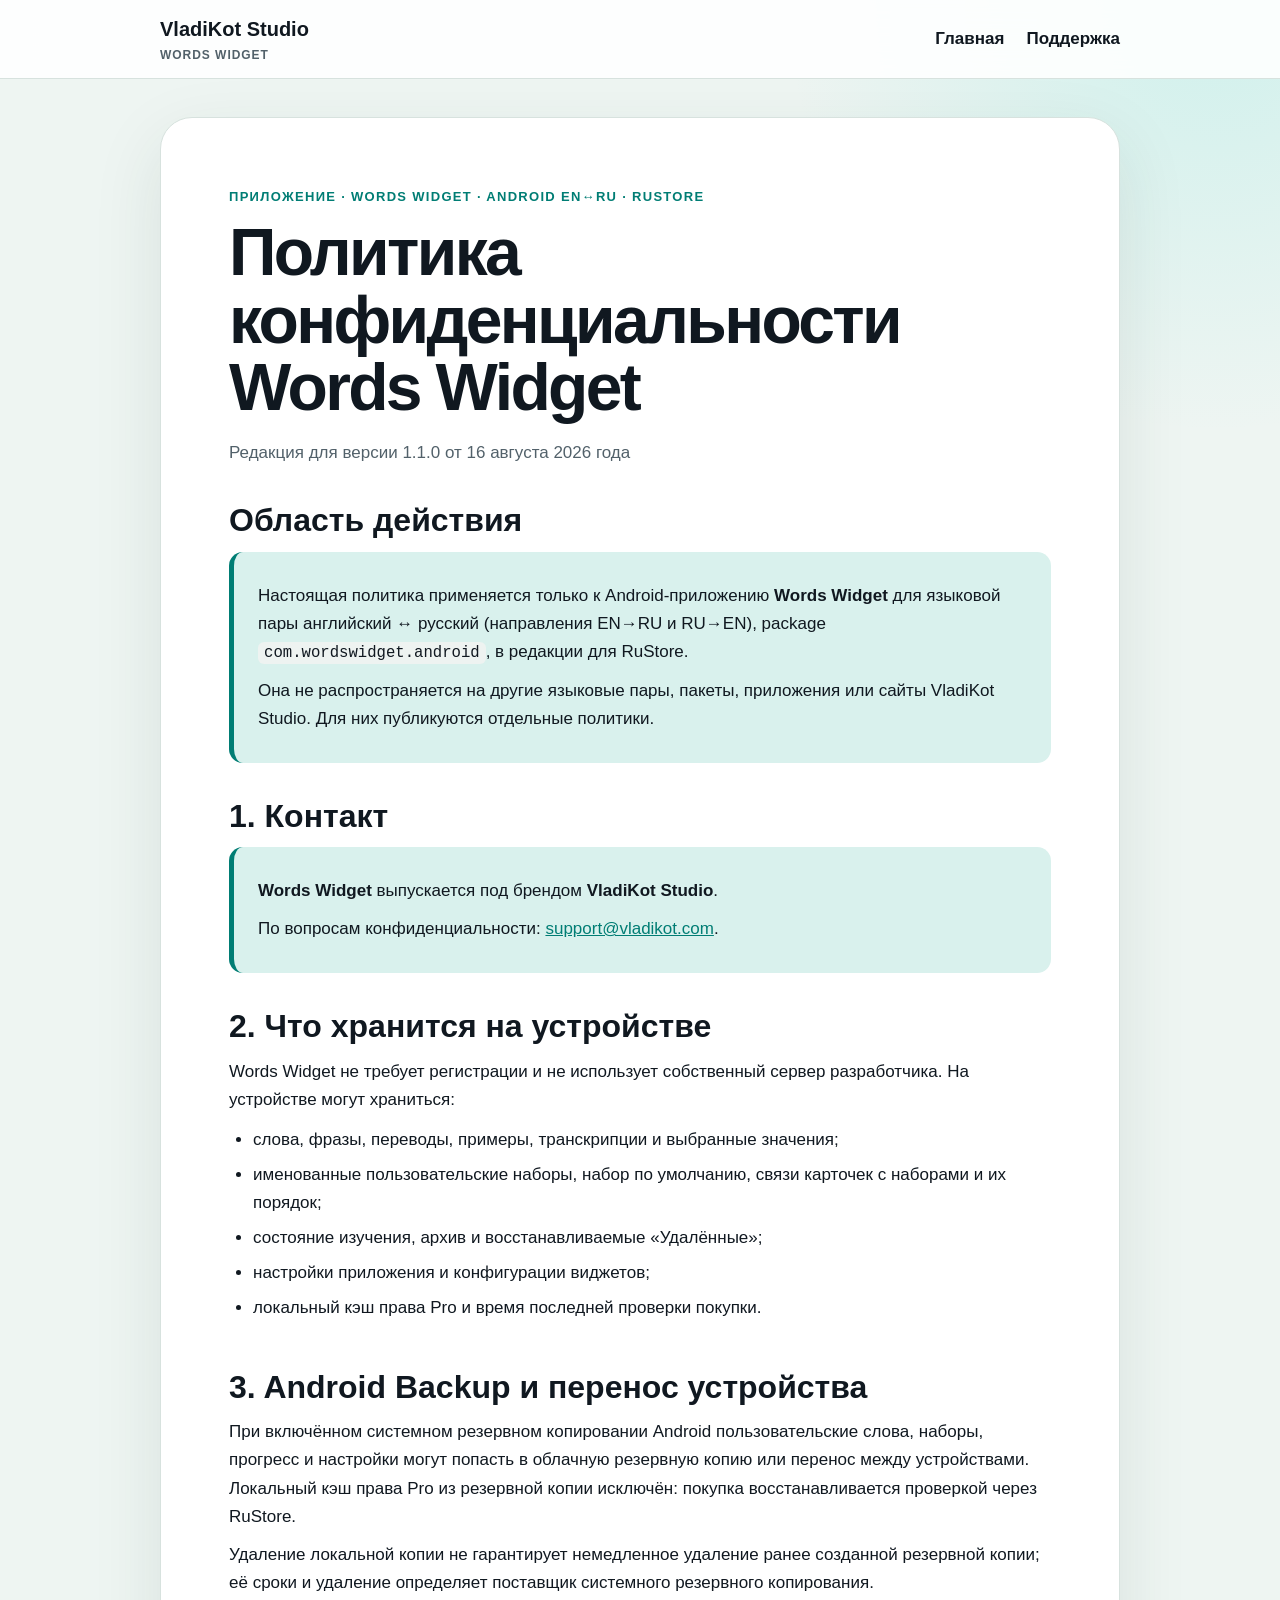
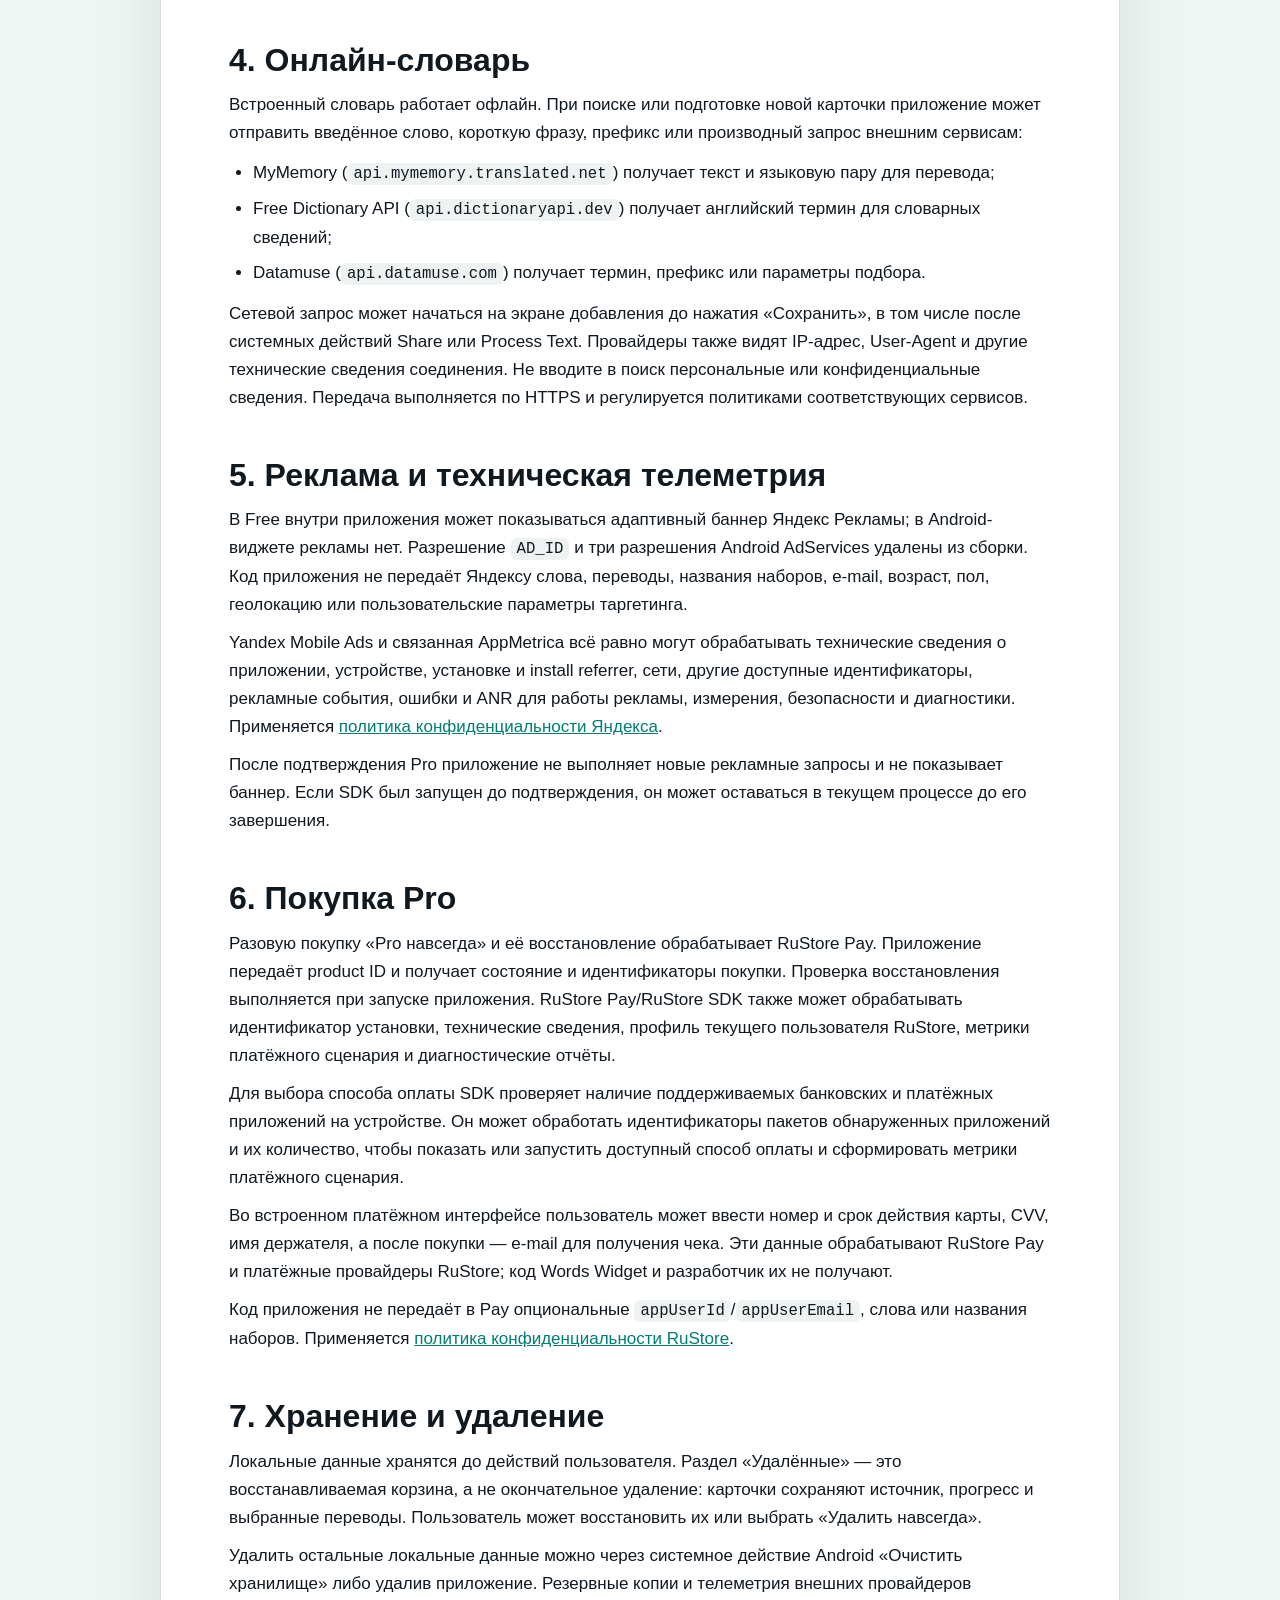
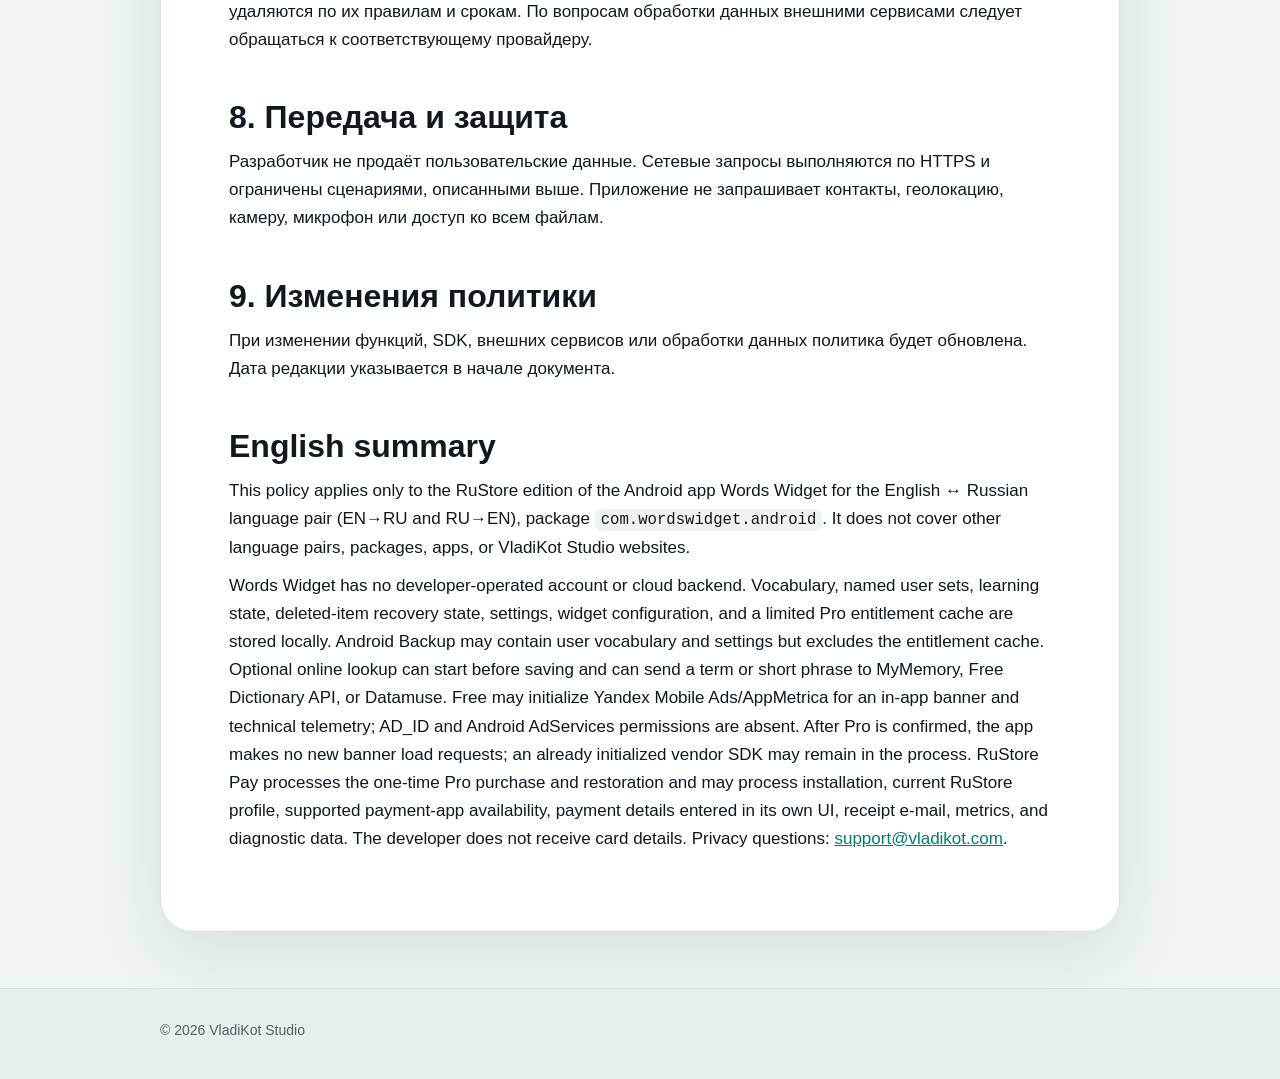
==== commit 3afaecda: "privacy: remove developer identifiers from site" ====
--- a/privacy/index.html
+++ b/privacy/index.html
@@ -98,11 +98,10 @@
     </section>
 
     <section>
-      <h2>1. Кто отвечает за данные</h2>
+      <h2>1. Контакт</h2>
       <div class="notice">
-        <p>Оператор приложения — индивидуальный предприниматель <strong>Топилин Константин Витальевич</strong>.</p>
-        <p>ИНН <strong>251301155977</strong><br>ОГРНИП <strong>326253600080559</strong></p>
-        <p>Контакт по вопросам конфиденциальности: <a href="mailto:support@vladikot.com">support@vladikot.com</a>.</p>
+        <p><strong>Words Widget</strong> выпускается под брендом <strong>VladiKot Studio</strong>.</p>
+        <p>По вопросам конфиденциальности: <a href="mailto:support@vladikot.com">support@vladikot.com</a>.</p>
       </div>
     </section>
 
@@ -174,7 +173,7 @@
   </main>
 
   <footer class="site-footer">
-    <div class="footer-inner">© 2026 VladiKot Studio · ИП Топилин Константин Витальевич<br>ИНН 251301155977 · ОГРНИП 326253600080559</div>
+    <div class="footer-inner">© 2026 VladiKot Studio</div>
   </footer>
 </body>
 </html>
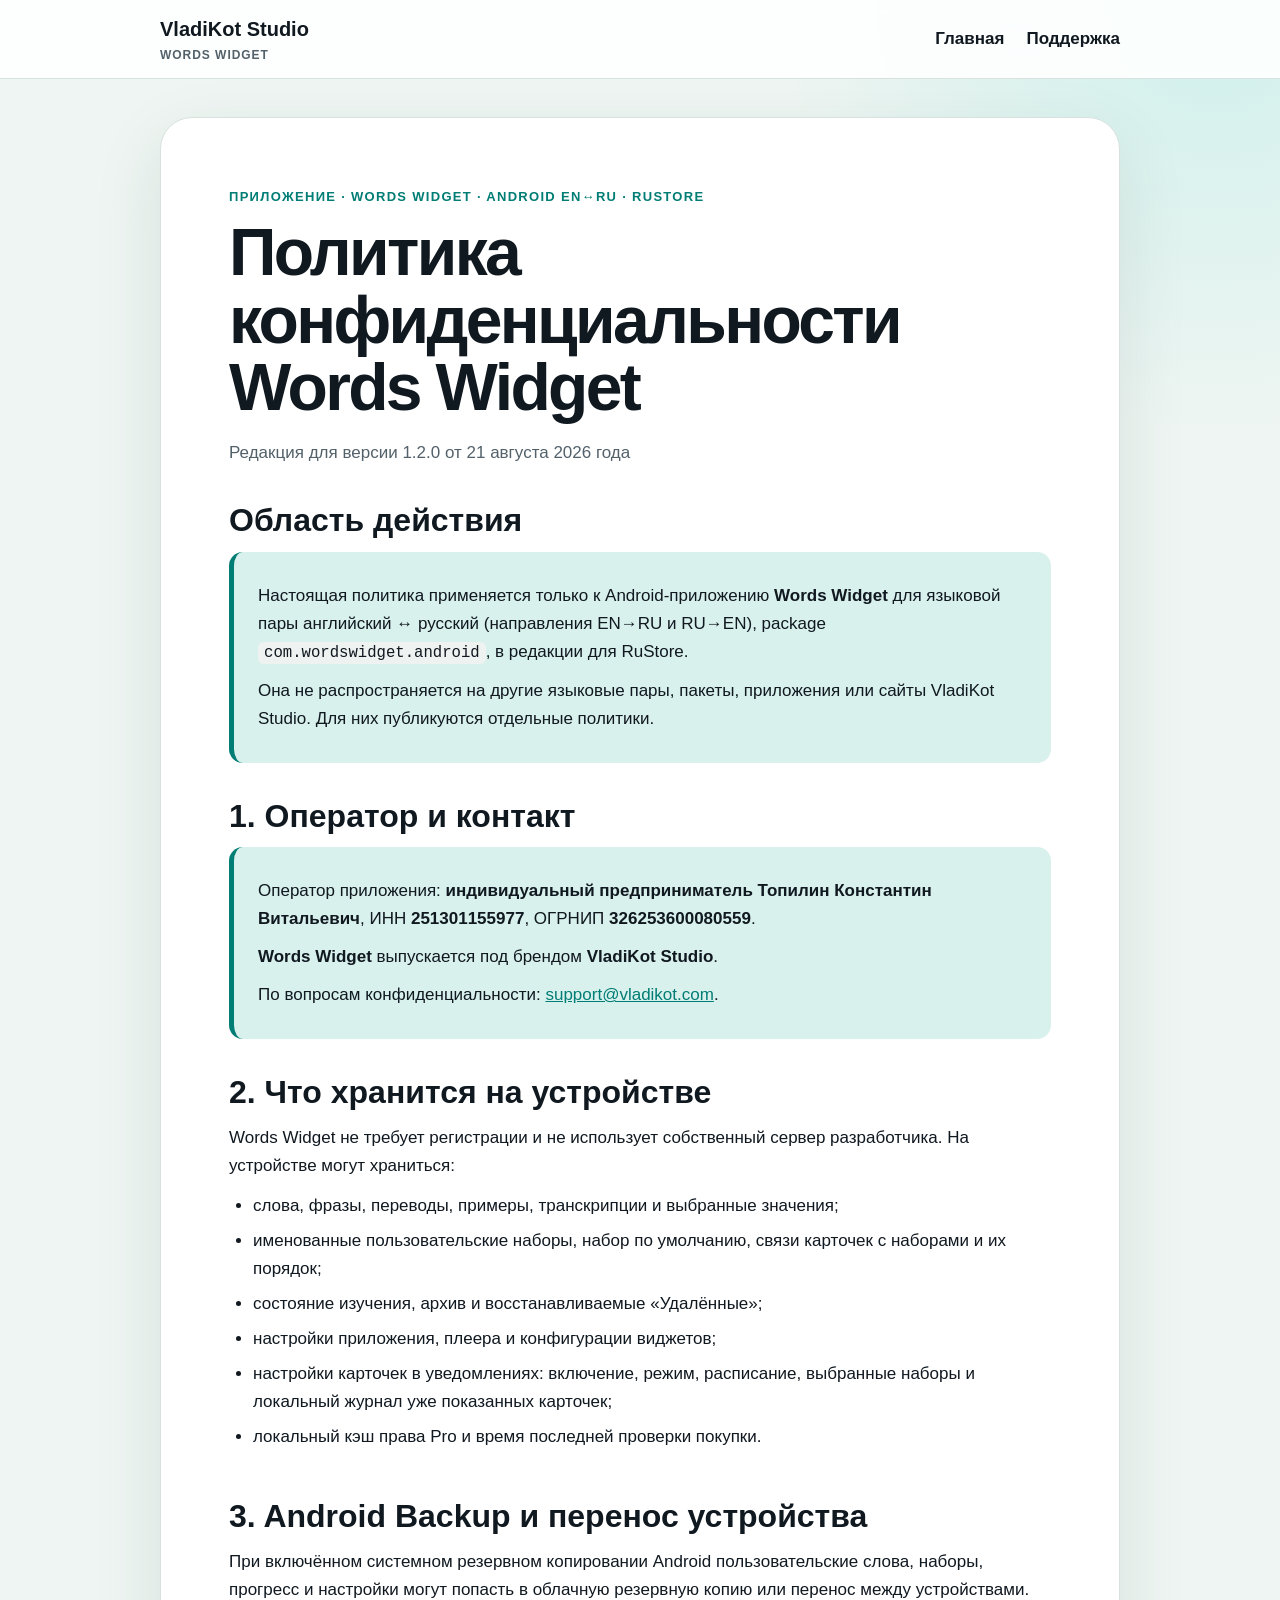
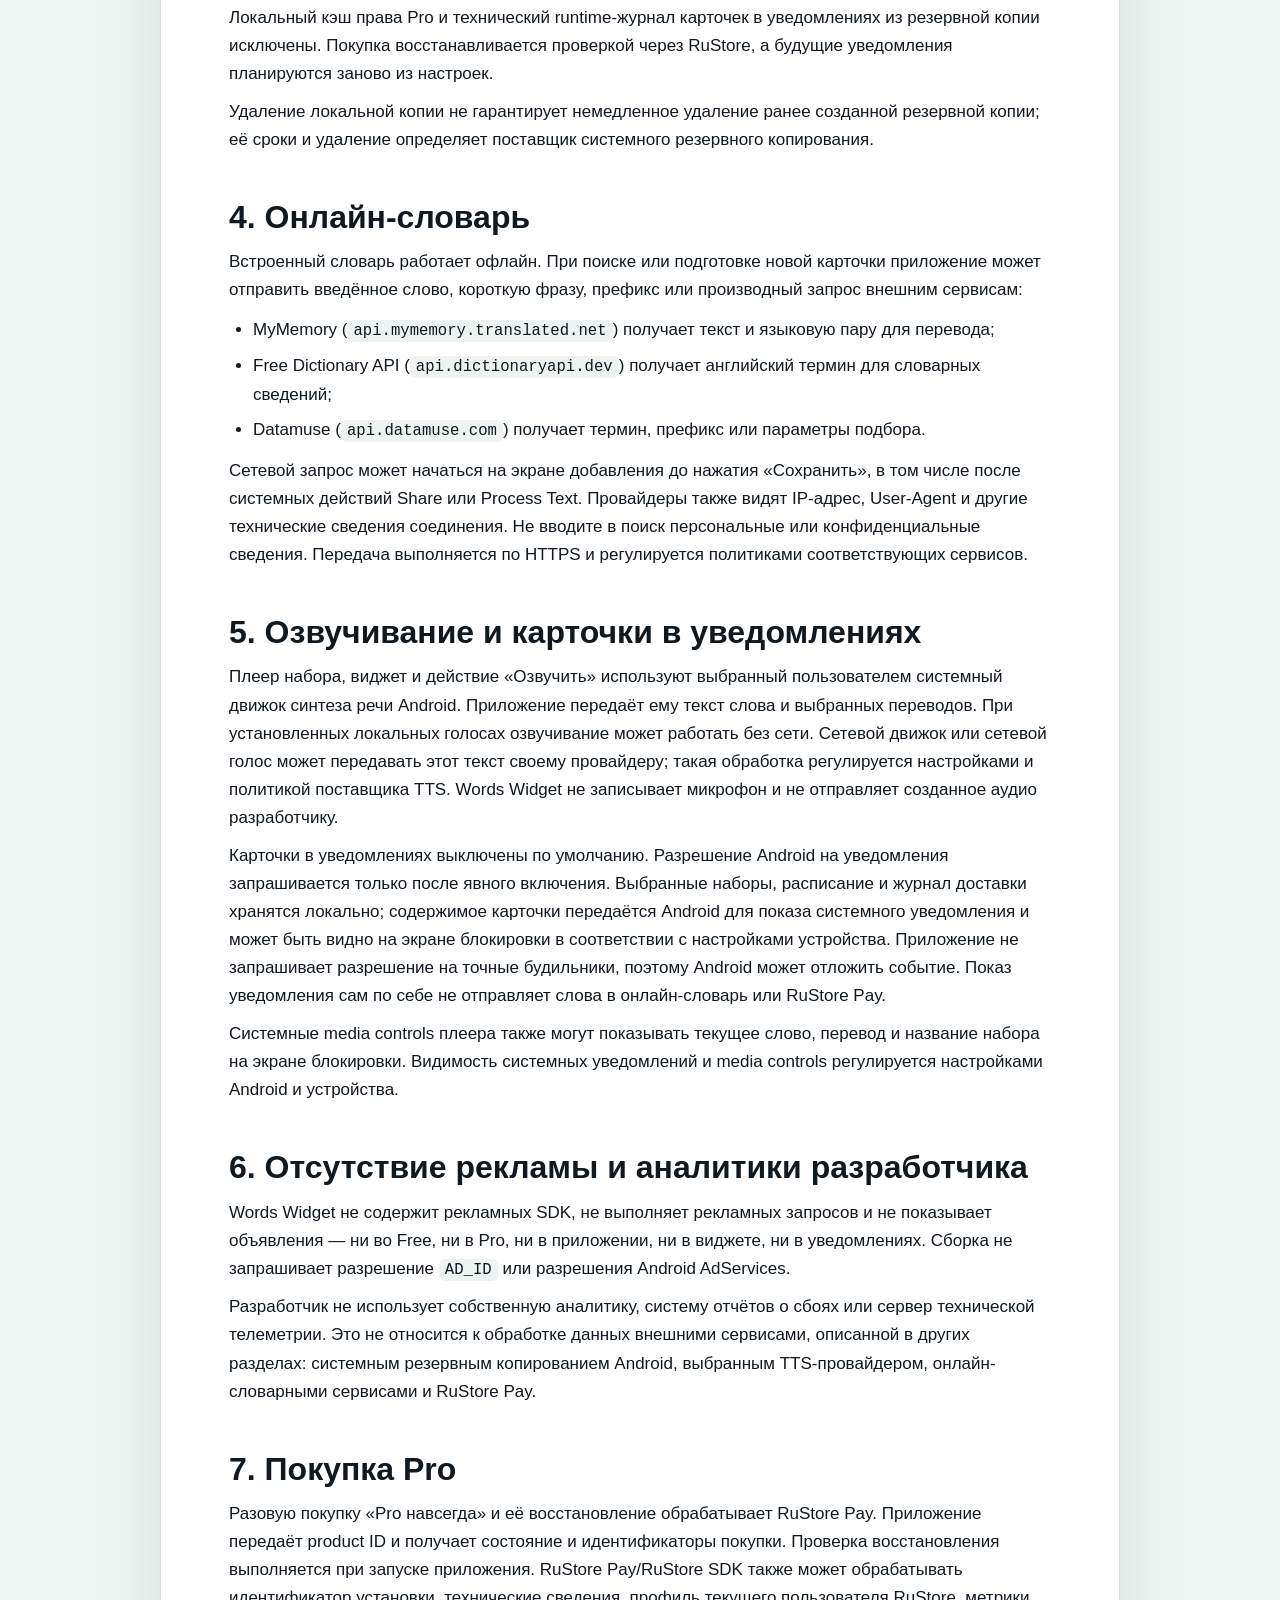
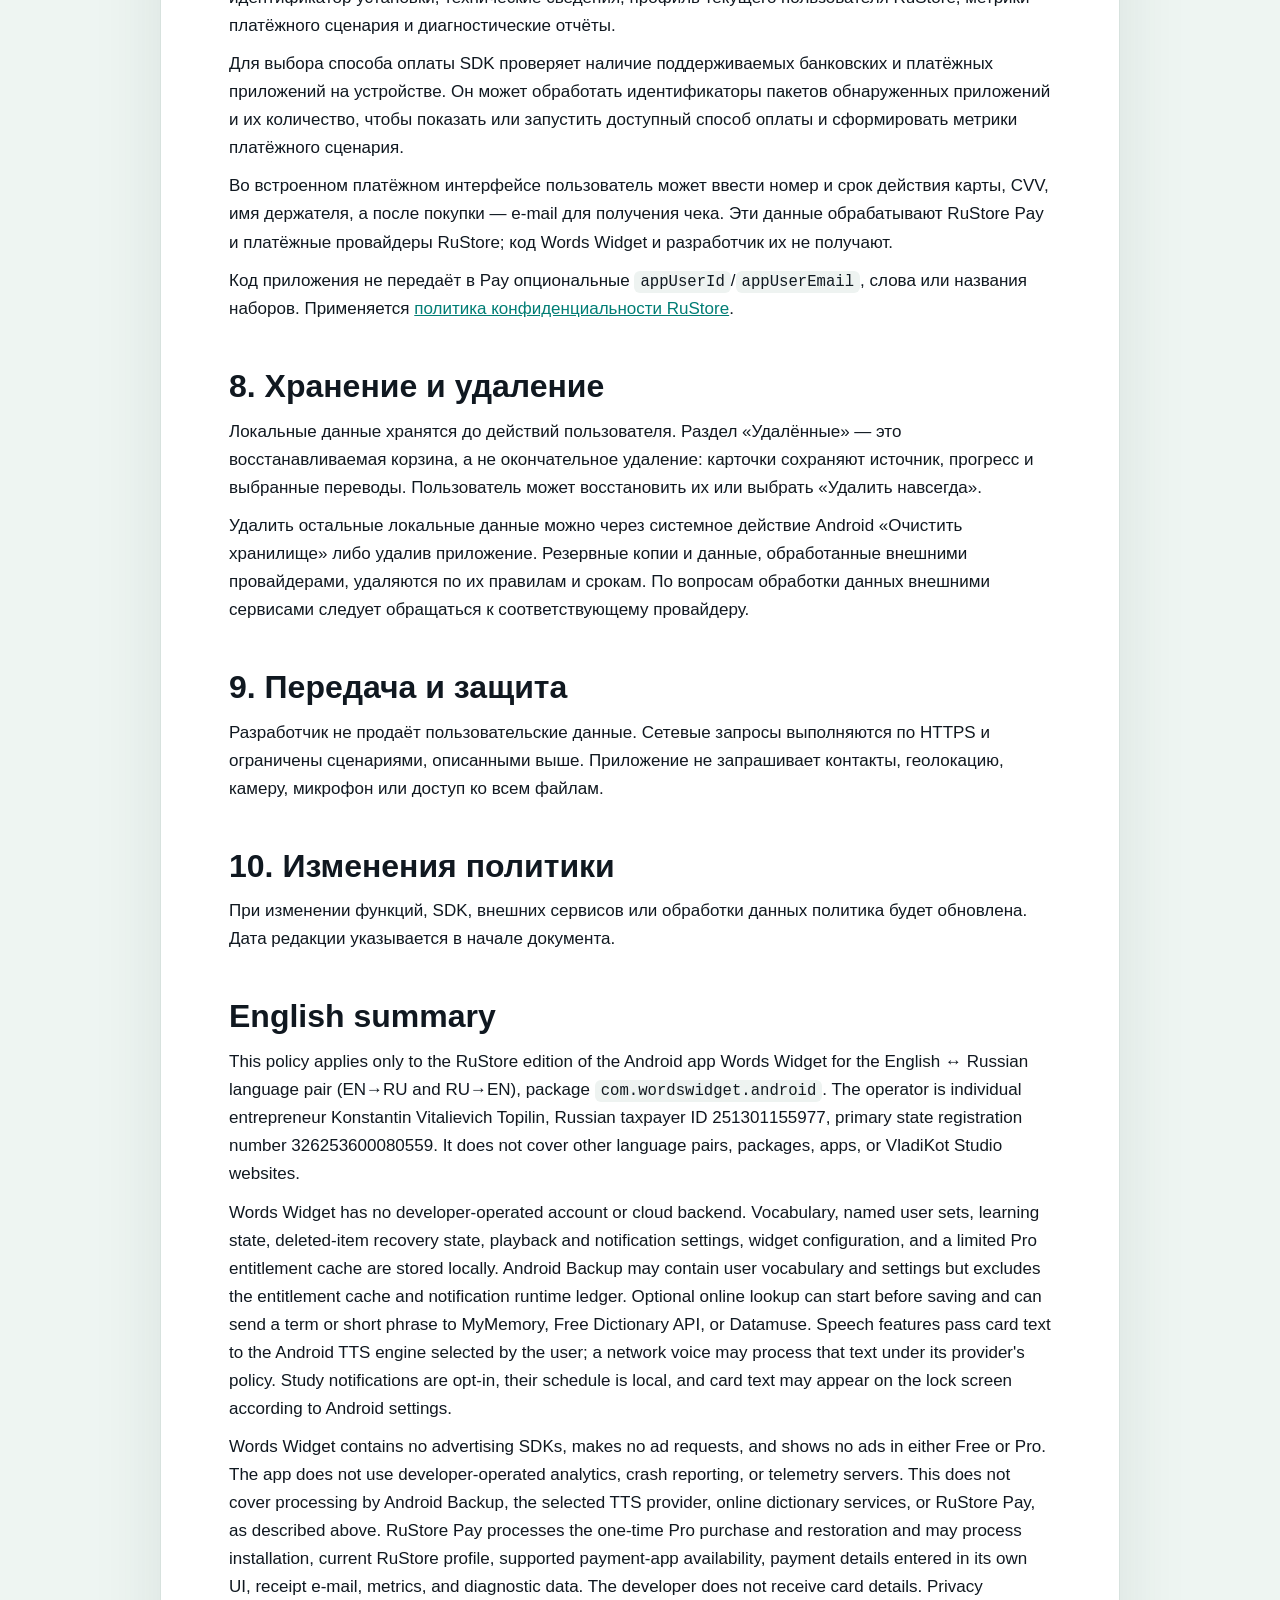
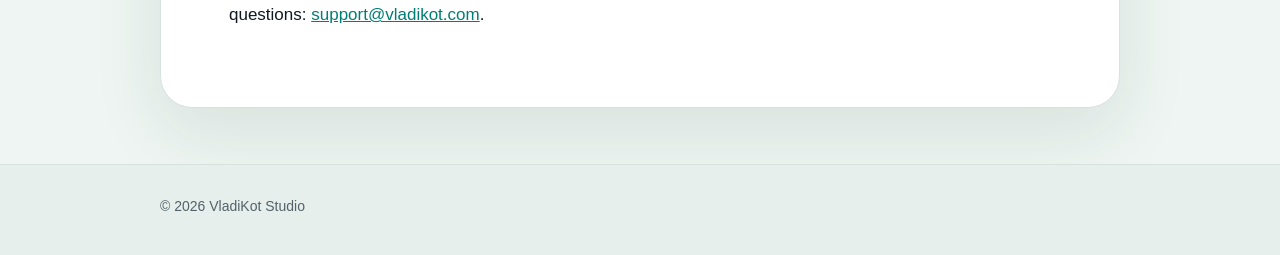
==== commit 019ea71b: "privacy: publish ad-free Words Widget 1.2 policy" ====
--- a/privacy/index.html
+++ b/privacy/index.html
@@ -8,7 +8,7 @@
   <meta property="og:type" content="article">
   <meta property="og:locale" content="ru_RU">
   <meta property="og:title" content="Политика конфиденциальности Words Widget EN↔RU — VladiKot Studio">
-  <meta property="og:description" content="Локальные данные, Android Backup, словарные сервисы, реклама и RuStore Pay.">
+  <meta property="og:description" content="Локальные данные, Android Backup, системное озвучивание, уведомления, словарные сервисы и RuStore Pay.">
   <meta property="og:url" content="https://vladikot.com/apps/words-widget/en-ru/privacy/">
   <link rel="canonical" href="https://vladikot.com/apps/words-widget/en-ru/privacy/">
   <title>Политика конфиденциальности Words Widget EN↔RU — VladiKot Studio</title>
@@ -86,7 +86,7 @@
     <header>
       <p class="edition">Приложение · Words Widget · Android EN↔RU · RuStore</p>
       <h1>Политика конфиденциальности Words Widget</h1>
-      <p class="meta">Редакция для версии 1.1.0 от 16 августа 2026 года</p>
+      <p class="meta">Редакция для версии 1.2.0 от 21 августа 2026 года</p>
     </header>
 
     <section>
@@ -98,8 +98,9 @@
     </section>
 
     <section>
-      <h2>1. Контакт</h2>
+      <h2>1. Оператор и контакт</h2>
       <div class="notice">
+        <p>Оператор приложения: <strong>индивидуальный предприниматель Топилин Константин Витальевич</strong>, ИНН <strong>251301155977</strong>, ОГРНИП <strong>326253600080559</strong>.</p>
         <p><strong>Words Widget</strong> выпускается под брендом <strong>VladiKot Studio</strong>.</p>
         <p>По вопросам конфиденциальности: <a href="mailto:support@vladikot.com">support@vladikot.com</a>.</p>
       </div>
@@ -112,14 +113,15 @@
         <li>слова, фразы, переводы, примеры, транскрипции и выбранные значения;</li>
         <li>именованные пользовательские наборы, набор по умолчанию, связи карточек с наборами и их порядок;</li>
         <li>состояние изучения, архив и восстанавливаемые «Удалённые»;</li>
-        <li>настройки приложения и конфигурации виджетов;</li>
+        <li>настройки приложения, плеера и конфигурации виджетов;</li>
+        <li>настройки карточек в уведомлениях: включение, режим, расписание, выбранные наборы и локальный журнал уже показанных карточек;</li>
         <li>локальный кэш права Pro и время последней проверки покупки.</li>
       </ul>
     </section>
 
     <section>
       <h2>3. Android Backup и перенос устройства</h2>
-      <p>При включённом системном резервном копировании Android пользовательские слова, наборы, прогресс и настройки могут попасть в облачную резервную копию или перенос между устройствами. Локальный кэш права Pro из резервной копии исключён: покупка восстанавливается проверкой через RuStore.</p>
+      <p>При включённом системном резервном копировании Android пользовательские слова, наборы, прогресс и настройки могут попасть в облачную резервную копию или перенос между устройствами. Локальный кэш права Pro и технический runtime-журнал карточек в уведомлениях из резервной копии исключены. Покупка восстанавливается проверкой через RuStore, а будущие уведомления планируются заново из настроек.</p>
       <p>Удаление локальной копии не гарантирует немедленное удаление ранее созданной резервной копии; её сроки и удаление определяет поставщик системного резервного копирования.</p>
     </section>
 
@@ -135,14 +137,20 @@
     </section>
 
     <section>
-      <h2>5. Реклама и техническая телеметрия</h2>
-      <p>В Free внутри приложения может показываться адаптивный баннер Яндекс Рекламы; в Android-виджете рекламы нет. Разрешение <code>AD_ID</code> и три разрешения Android AdServices удалены из сборки. Код приложения не передаёт Яндексу слова, переводы, названия наборов, e-mail, возраст, пол, геолокацию или пользовательские параметры таргетинга.</p>
-      <p>Yandex Mobile Ads и связанная AppMetrica всё равно могут обрабатывать технические сведения о приложении, устройстве, установке и install referrer, сети, другие доступные идентификаторы, рекламные события, ошибки и ANR для работы рекламы, измерения, безопасности и диагностики. Применяется <a href="https://yandex.ru/legal/confidential/">политика конфиденциальности Яндекса</a>.</p>
-      <p>После подтверждения Pro приложение не выполняет новые рекламные запросы и не показывает баннер. Если SDK был запущен до подтверждения, он может оставаться в текущем процессе до его завершения.</p>
+      <h2>5. Озвучивание и карточки в уведомлениях</h2>
+      <p>Плеер набора, виджет и действие «Озвучить» используют выбранный пользователем системный движок синтеза речи Android. Приложение передаёт ему текст слова и выбранных переводов. При установленных локальных голосах озвучивание может работать без сети. Сетевой движок или сетевой голос может передавать этот текст своему провайдеру; такая обработка регулируется настройками и политикой поставщика TTS. Words Widget не записывает микрофон и не отправляет созданное аудио разработчику.</p>
+      <p>Карточки в уведомлениях выключены по умолчанию. Разрешение Android на уведомления запрашивается только после явного включения. Выбранные наборы, расписание и журнал доставки хранятся локально; содержимое карточки передаётся Android для показа системного уведомления и может быть видно на экране блокировки в соответствии с настройками устройства. Приложение не запрашивает разрешение на точные будильники, поэтому Android может отложить событие. Показ уведомления сам по себе не отправляет слова в онлайн-словарь или RuStore Pay.</p>
+      <p>Системные media controls плеера также могут показывать текущее слово, перевод и название набора на экране блокировки. Видимость системных уведомлений и media controls регулируется настройками Android и устройства.</p>
     </section>
 
     <section>
-      <h2>6. Покупка Pro</h2>
+      <h2>6. Отсутствие рекламы и аналитики разработчика</h2>
+      <p>Words Widget не содержит рекламных SDK, не выполняет рекламных запросов и не показывает объявления — ни во Free, ни в Pro, ни в приложении, ни в виджете, ни в уведомлениях. Сборка не запрашивает разрешение <code>AD_ID</code> или разрешения Android AdServices.</p>
+      <p>Разработчик не использует собственную аналитику, систему отчётов о сбоях или сервер технической телеметрии. Это не относится к обработке данных внешними сервисами, описанной в других разделах: системным резервным копированием Android, выбранным TTS-провайдером, онлайн-словарными сервисами и RuStore Pay.</p>
+    </section>
+
+    <section>
+      <h2>7. Покупка Pro</h2>
       <p>Разовую покупку «Pro навсегда» и её восстановление обрабатывает RuStore Pay. Приложение передаёт product ID и получает состояние и идентификаторы покупки. Проверка восстановления выполняется при запуске приложения. RuStore Pay/RuStore SDK также может обрабатывать идентификатор установки, технические сведения, профиль текущего пользователя RuStore, метрики платёжного сценария и диагностические отчёты.</p>
       <p>Для выбора способа оплаты SDK проверяет наличие поддерживаемых банковских и платёжных приложений на устройстве. Он может обработать идентификаторы пакетов обнаруженных приложений и их количество, чтобы показать или запустить доступный способ оплаты и сформировать метрики платёжного сценария.</p>
       <p>Во встроенном платёжном интерфейсе пользователь может ввести номер и срок действия карты, CVV, имя держателя, а после покупки — e-mail для получения чека. Эти данные обрабатывают RuStore Pay и платёжные провайдеры RuStore; код Words Widget и разработчик их не получают.</p>
@@ -150,25 +158,26 @@
     </section>
 
     <section>
-      <h2>7. Хранение и удаление</h2>
+      <h2>8. Хранение и удаление</h2>
       <p>Локальные данные хранятся до действий пользователя. Раздел «Удалённые» — это восстанавливаемая корзина, а не окончательное удаление: карточки сохраняют источник, прогресс и выбранные переводы. Пользователь может восстановить их или выбрать «Удалить навсегда».</p>
-      <p>Удалить остальные локальные данные можно через системное действие Android «Очистить хранилище» либо удалив приложение. Резервные копии и телеметрия внешних провайдеров удаляются по их правилам и срокам. По вопросам обработки данных внешними сервисами следует обращаться к соответствующему провайдеру.</p>
+      <p>Удалить остальные локальные данные можно через системное действие Android «Очистить хранилище» либо удалив приложение. Резервные копии и данные, обработанные внешними провайдерами, удаляются по их правилам и срокам. По вопросам обработки данных внешними сервисами следует обращаться к соответствующему провайдеру.</p>
     </section>
 
     <section>
-      <h2>8. Передача и защита</h2>
+      <h2>9. Передача и защита</h2>
       <p>Разработчик не продаёт пользовательские данные. Сетевые запросы выполняются по HTTPS и ограничены сценариями, описанными выше. Приложение не запрашивает контакты, геолокацию, камеру, микрофон или доступ ко всем файлам.</p>
     </section>
 
     <section>
-      <h2>9. Изменения политики</h2>
+      <h2>10. Изменения политики</h2>
       <p>При изменении функций, SDK, внешних сервисов или обработки данных политика будет обновлена. Дата редакции указывается в начале документа.</p>
     </section>
 
     <section lang="en">
       <h2>English summary</h2>
-      <p>This policy applies only to the RuStore edition of the Android app Words Widget for the English ↔ Russian language pair (EN→RU and RU→EN), package <code>com.wordswidget.android</code>. It does not cover other language pairs, packages, apps, or VladiKot Studio websites.</p>
-      <p>Words Widget has no developer-operated account or cloud backend. Vocabulary, named user sets, learning state, deleted-item recovery state, settings, widget configuration, and a limited Pro entitlement cache are stored locally. Android Backup may contain user vocabulary and settings but excludes the entitlement cache. Optional online lookup can start before saving and can send a term or short phrase to MyMemory, Free Dictionary API, or Datamuse. Free may initialize Yandex Mobile Ads/AppMetrica for an in-app banner and technical telemetry; AD_ID and Android AdServices permissions are absent. After Pro is confirmed, the app makes no new banner load requests; an already initialized vendor SDK may remain in the process. RuStore Pay processes the one-time Pro purchase and restoration and may process installation, current RuStore profile, supported payment-app availability, payment details entered in its own UI, receipt e-mail, metrics, and diagnostic data. The developer does not receive card details. Privacy questions: <a href="mailto:support@vladikot.com">support@vladikot.com</a>.</p>
+      <p>This policy applies only to the RuStore edition of the Android app Words Widget for the English ↔ Russian language pair (EN→RU and RU→EN), package <code>com.wordswidget.android</code>. The operator is individual entrepreneur Konstantin Vitalievich Topilin, Russian taxpayer ID 251301155977, primary state registration number 326253600080559. It does not cover other language pairs, packages, apps, or VladiKot Studio websites.</p>
+      <p>Words Widget has no developer-operated account or cloud backend. Vocabulary, named user sets, learning state, deleted-item recovery state, playback and notification settings, widget configuration, and a limited Pro entitlement cache are stored locally. Android Backup may contain user vocabulary and settings but excludes the entitlement cache and notification runtime ledger. Optional online lookup can start before saving and can send a term or short phrase to MyMemory, Free Dictionary API, or Datamuse. Speech features pass card text to the Android TTS engine selected by the user; a network voice may process that text under its provider's policy. Study notifications are opt-in, their schedule is local, and card text may appear on the lock screen according to Android settings.</p>
+      <p>Words Widget contains no advertising SDKs, makes no ad requests, and shows no ads in either Free or Pro. The app does not use developer-operated analytics, crash reporting, or telemetry servers. This does not cover processing by Android Backup, the selected TTS provider, online dictionary services, or RuStore Pay, as described above. RuStore Pay processes the one-time Pro purchase and restoration and may process installation, current RuStore profile, supported payment-app availability, payment details entered in its own UI, receipt e-mail, metrics, and diagnostic data. The developer does not receive card details. Privacy questions: <a href="mailto:support@vladikot.com">support@vladikot.com</a>.</p>
     </section>
   </main>
 
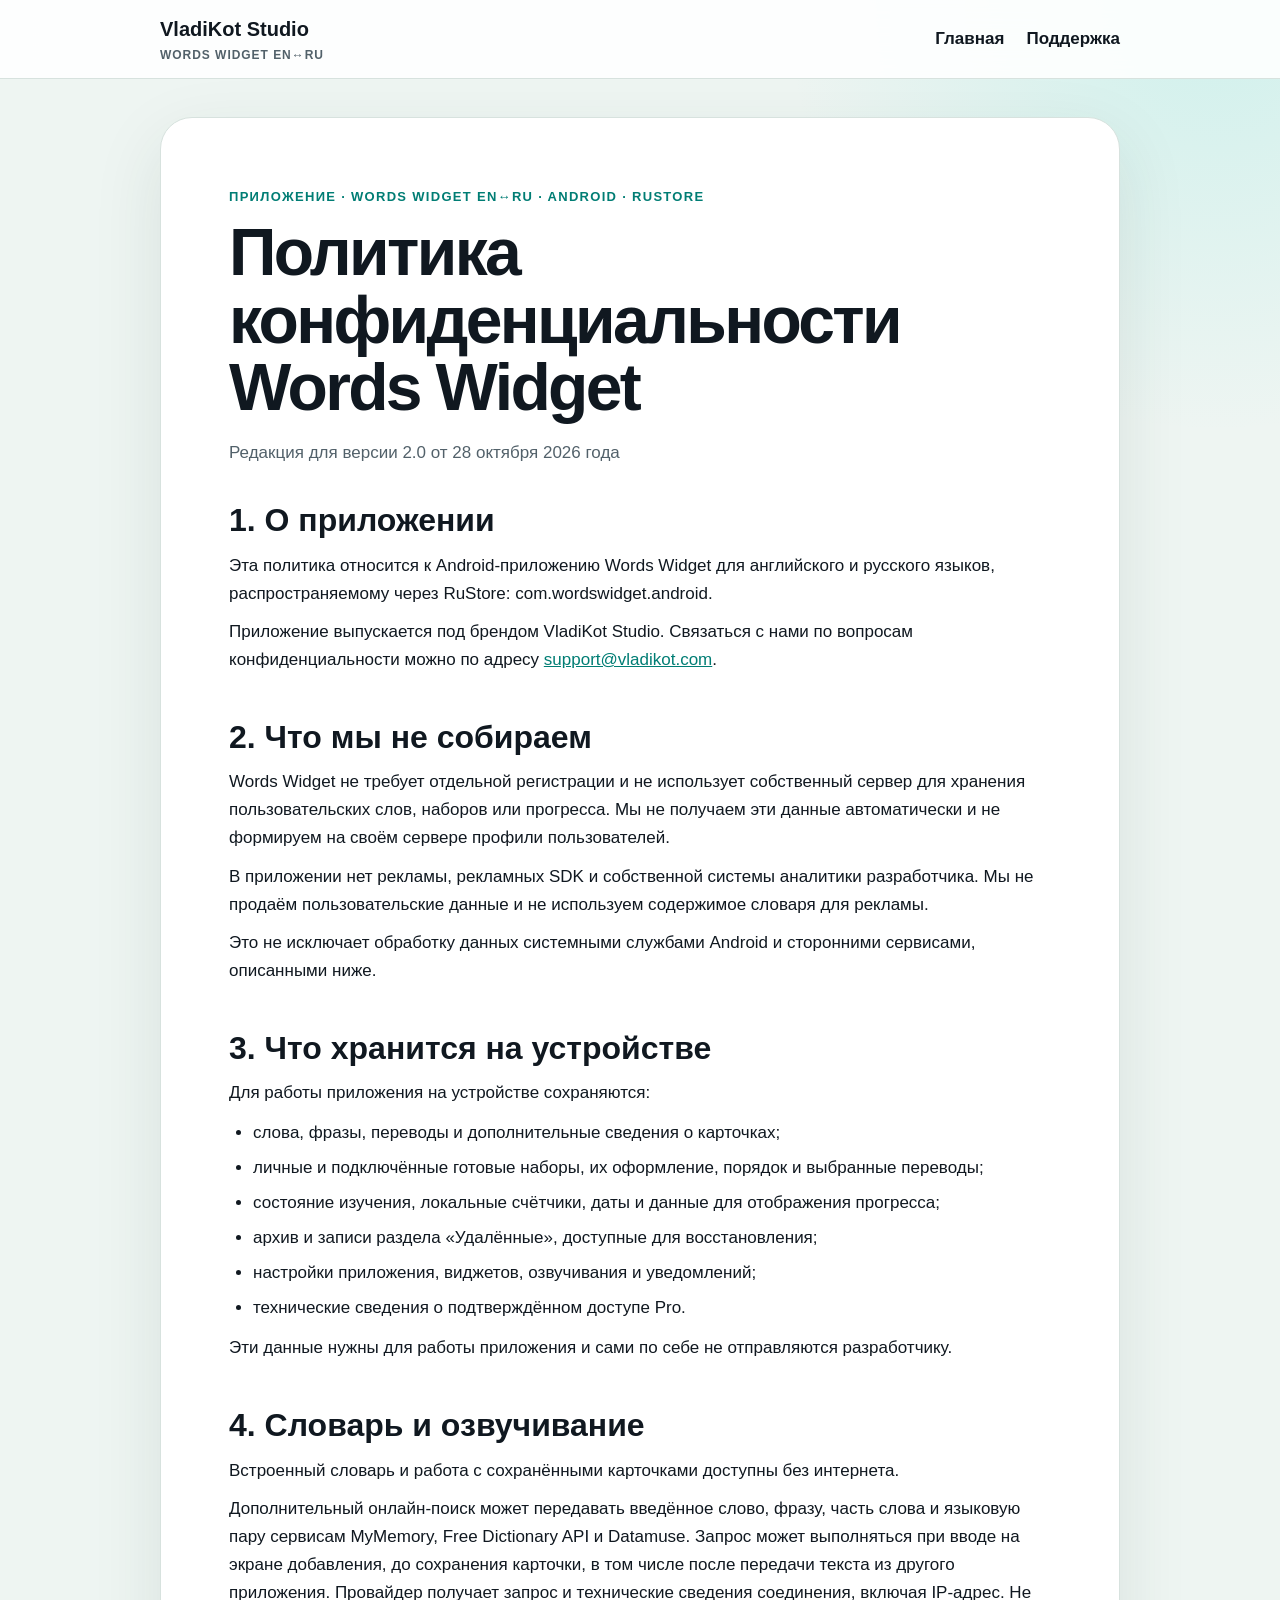
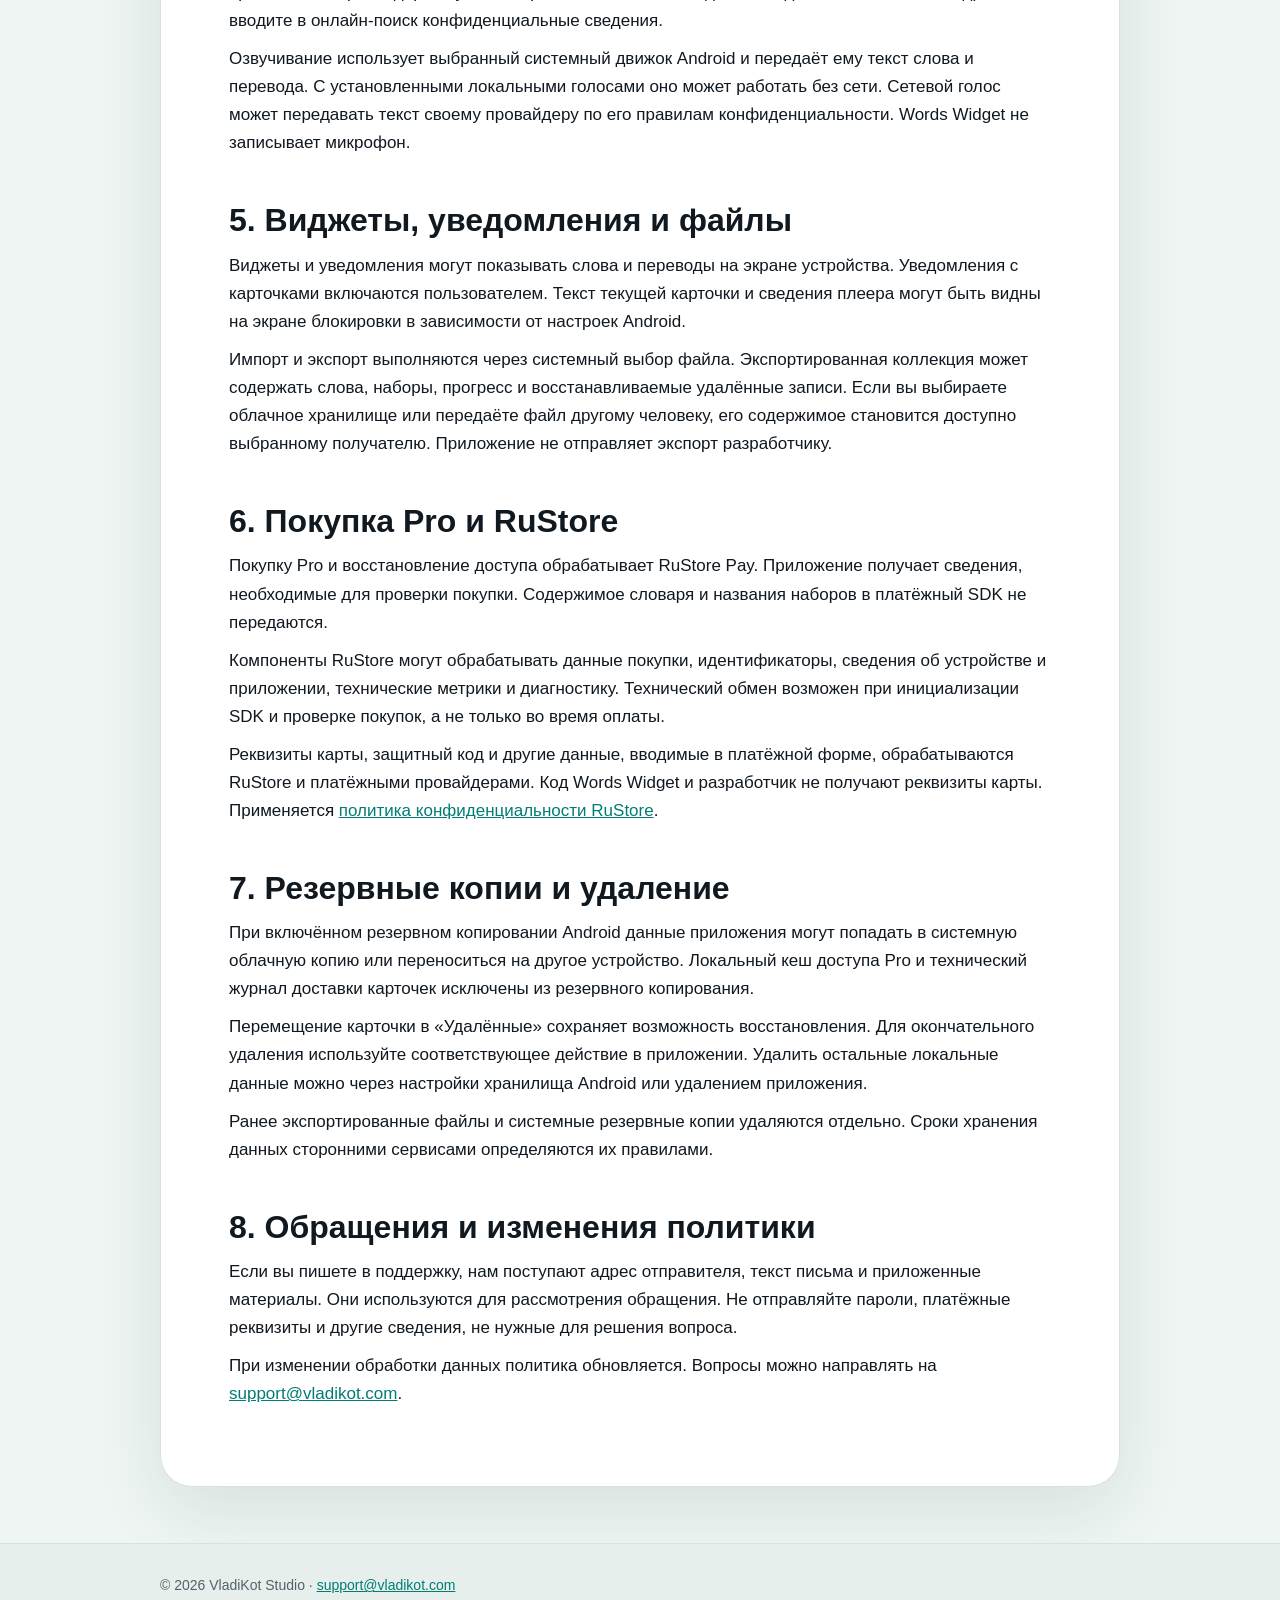
==== commit 8ac61189: "docs: publish approved privacy policies without owner personal data" ====
--- a/privacy/index.html
+++ b/privacy/index.html
@@ -3,15 +3,15 @@
 <head>
   <meta charset="utf-8">
   <meta name="viewport" content="width=device-width, initial-scale=1">
-  <meta name="description" content="Политика конфиденциальности Android-приложения Words Widget EN↔RU для RuStore.">
+  <meta name="description" content="Политика конфиденциальности Words Widget для Android и RuStore. Локальные данные, разрешения, сторонние сервисы и контакт поддержки.">
   <meta name="theme-color" content="#f4f8f6">
   <meta property="og:type" content="article">
   <meta property="og:locale" content="ru_RU">
-  <meta property="og:title" content="Политика конфиденциальности Words Widget EN↔RU — VladiKot Studio">
-  <meta property="og:description" content="Локальные данные, Android Backup, системное озвучивание, уведомления, словарные сервисы и RuStore Pay.">
+  <meta property="og:title" content="Политика конфиденциальности Words Widget — VladiKot Studio">
+  <meta property="og:description" content="Локальные данные, сторонние сервисы и контакт поддержки. Редакция для версии 2.0 от 28 октября 2026 года.">
   <meta property="og:url" content="https://vladikot.com/apps/words-widget/en-ru/privacy/">
   <link rel="canonical" href="https://vladikot.com/apps/words-widget/en-ru/privacy/">
-  <title>Политика конфиденциальности Words Widget EN↔RU — VladiKot Studio</title>
+  <title>Политика конфиденциальности Words Widget — VladiKot Studio</title>
   <link rel="icon" href="/assets/favicon-32.png" sizes="32x32" type="image/png">
   <link rel="icon" href="/assets/favicon-48.png" sizes="48x48" type="image/png">
   <link rel="apple-touch-icon" href="/assets/apple-touch-icon.png">
@@ -65,124 +65,84 @@
     .site-footer { border-top: 1px solid var(--line); background: #e6efeb; }
     .footer-inner { padding: 30px 0 42px; color: var(--muted); font-size: 14px; }
     @media (max-width: 640px) {
+      h1 { font-size: clamp(23px, 7vw, 30px); }
       nav { display: none; }
       .document { width: calc(100% - 20px); margin-top: 10px; padding: 28px 20px; border-radius: 22px; }
     }
-  </style>
+    </style>
 </head>
 <body>
   <a class="skip-link" href="#main-content">К содержанию</a>
   <header class="site-header">
     <div class="header-inner">
-      <a class="brand" href="/">VladiKot Studio<small>Words Widget</small></a>
+      <a class="brand" href="/">VladiKot Studio<small>Words Widget EN↔RU</small></a>
       <nav aria-label="Основная навигация">
         <a href="/">Главная</a>
         <a href="mailto:support@vladikot.com">Поддержка</a>
       </nav>
     </div>
   </header>
-
   <main class="document" id="main-content">
     <header>
-      <p class="edition">Приложение · Words Widget · Android EN↔RU · RuStore</p>
+      <p class="edition">Приложение · Words Widget EN↔RU · Android · RuStore</p>
       <h1>Политика конфиденциальности Words Widget</h1>
-      <p class="meta">Редакция для версии 1.2.0 от 21 августа 2026 года</p>
+      <p class="meta">Редакция для версии 2.0 от 28 октября 2026 года</p>
     </header>
-
-    <section>
-      <h2>Область действия</h2>
-      <div class="notice">
-        <p>Настоящая политика применяется только к Android-приложению <strong>Words Widget</strong> для языковой пары английский ↔ русский (направления EN→RU и RU→EN), package <code>com.wordswidget.android</code>, в редакции для RuStore.</p>
-        <p>Она не распространяется на другие языковые пары, пакеты, приложения или сайты VladiKot Studio. Для них публикуются отдельные политики.</p>
-      </div>
+    <section aria-labelledby="section-1">
+      <h2 id="section-1">1. О приложении</h2>
+      <p>Эта политика относится к Android-приложению Words Widget для английского и русского языков, распространяемому через RuStore: com.wordswidget.android.</p>
+      <p>Приложение выпускается под брендом VladiKot Studio. Связаться с нами по вопросам конфиденциальности можно по адресу <a href="mailto:support@vladikot.com">support@vladikot.com</a>.</p>
     </section>
-
-    <section>
-      <h2>1. Оператор и контакт</h2>
-      <div class="notice">
-        <p>Оператор приложения: <strong>индивидуальный предприниматель Топилин Константин Витальевич</strong>, ИНН <strong>251301155977</strong>, ОГРНИП <strong>326253600080559</strong>.</p>
-        <p><strong>Words Widget</strong> выпускается под брендом <strong>VladiKot Studio</strong>.</p>
-        <p>По вопросам конфиденциальности: <a href="mailto:support@vladikot.com">support@vladikot.com</a>.</p>
-      </div>
+    <section aria-labelledby="section-2">
+      <h2 id="section-2">2. Что мы не собираем</h2>
+      <p>Words Widget не требует отдельной регистрации и не использует собственный сервер для хранения пользовательских слов, наборов или прогресса. Мы не получаем эти данные автоматически и не формируем на своём сервере профили пользователей.</p>
+      <p>В приложении нет рекламы, рекламных SDK и собственной системы аналитики разработчика. Мы не продаём пользовательские данные и не используем содержимое словаря для рекламы.</p>
+      <p>Это не исключает обработку данных системными службами Android и сторонними сервисами, описанными ниже.</p>
     </section>
-
-    <section>
-      <h2>2. Что хранится на устройстве</h2>
-      <p>Words Widget не требует регистрации и не использует собственный сервер разработчика. На устройстве могут храниться:</p>
+    <section aria-labelledby="section-3">
+      <h2 id="section-3">3. Что хранится на устройстве</h2>
+      <p>Для работы приложения на устройстве сохраняются:</p>
       <ul>
-        <li>слова, фразы, переводы, примеры, транскрипции и выбранные значения;</li>
-        <li>именованные пользовательские наборы, набор по умолчанию, связи карточек с наборами и их порядок;</li>
-        <li>состояние изучения, архив и восстанавливаемые «Удалённые»;</li>
-        <li>настройки приложения, плеера и конфигурации виджетов;</li>
-        <li>настройки карточек в уведомлениях: включение, режим, расписание, выбранные наборы и локальный журнал уже показанных карточек;</li>
-        <li>локальный кэш права Pro и время последней проверки покупки.</li>
+        <li>слова, фразы, переводы и дополнительные сведения о карточках;</li>
+        <li>личные и подключённые готовые наборы, их оформление, порядок и выбранные переводы;</li>
+        <li>состояние изучения, локальные счётчики, даты и данные для отображения прогресса;</li>
+        <li>архив и записи раздела «Удалённые», доступные для восстановления;</li>
+        <li>настройки приложения, виджетов, озвучивания и уведомлений;</li>
+        <li>технические сведения о подтверждённом доступе Pro.</li>
       </ul>
+      <p>Эти данные нужны для работы приложения и сами по себе не отправляются разработчику.</p>
     </section>
-
-    <section>
-      <h2>3. Android Backup и перенос устройства</h2>
-      <p>При включённом системном резервном копировании Android пользовательские слова, наборы, прогресс и настройки могут попасть в облачную резервную копию или перенос между устройствами. Локальный кэш права Pro и технический runtime-журнал карточек в уведомлениях из резервной копии исключены. Покупка восстанавливается проверкой через RuStore, а будущие уведомления планируются заново из настроек.</p>
-      <p>Удаление локальной копии не гарантирует немедленное удаление ранее созданной резервной копии; её сроки и удаление определяет поставщик системного резервного копирования.</p>
+    <section aria-labelledby="section-4">
+      <h2 id="section-4">4. Словарь и озвучивание</h2>
+      <p>Встроенный словарь и работа с сохранёнными карточками доступны без интернета.</p>
+      <p>Дополнительный онлайн-поиск может передавать введённое слово, фразу, часть слова и языковую пару сервисам MyMemory, Free Dictionary API и Datamuse. Запрос может выполняться при вводе на экране добавления, до сохранения карточки, в том числе после передачи текста из другого приложения. Провайдер получает запрос и технические сведения соединения, включая IP-адрес. Не вводите в онлайн-поиск конфиденциальные сведения.</p>
+      <p>Озвучивание использует выбранный системный движок Android и передаёт ему текст слова и перевода. С установленными локальными голосами оно может работать без сети. Сетевой голос может передавать текст своему провайдеру по его правилам конфиденциальности. Words Widget не записывает микрофон.</p>
     </section>
-
-    <section>
-      <h2>4. Онлайн-словарь</h2>
-      <p>Встроенный словарь работает офлайн. При поиске или подготовке новой карточки приложение может отправить введённое слово, короткую фразу, префикс или производный запрос внешним сервисам:</p>
-      <ul>
-        <li>MyMemory (<code>api.mymemory.translated.net</code>) получает текст и языковую пару для перевода;</li>
-        <li>Free Dictionary API (<code>api.dictionaryapi.dev</code>) получает английский термин для словарных сведений;</li>
-        <li>Datamuse (<code>api.datamuse.com</code>) получает термин, префикс или параметры подбора.</li>
-      </ul>
-      <p>Сетевой запрос может начаться на экране добавления до нажатия «Сохранить», в том числе после системных действий Share или Process Text. Провайдеры также видят IP-адрес, User-Agent и другие технические сведения соединения. Не вводите в поиск персональные или конфиденциальные сведения. Передача выполняется по HTTPS и регулируется политиками соответствующих сервисов.</p>
+    <section aria-labelledby="section-5">
+      <h2 id="section-5">5. Виджеты, уведомления и файлы</h2>
+      <p>Виджеты и уведомления могут показывать слова и переводы на экране устройства. Уведомления с карточками включаются пользователем. Текст текущей карточки и сведения плеера могут быть видны на экране блокировки в зависимости от настроек Android.</p>
+      <p>Импорт и экспорт выполняются через системный выбор файла. Экспортированная коллекция может содержать слова, наборы, прогресс и восстанавливаемые удалённые записи. Если вы выбираете облачное хранилище или передаёте файл другому человеку, его содержимое становится доступно выбранному получателю. Приложение не отправляет экспорт разработчику.</p>
     </section>
-
-    <section>
-      <h2>5. Озвучивание и карточки в уведомлениях</h2>
-      <p>Плеер набора, виджет и действие «Озвучить» используют выбранный пользователем системный движок синтеза речи Android. Приложение передаёт ему текст слова и выбранных переводов. При установленных локальных голосах озвучивание может работать без сети. Сетевой движок или сетевой голос может передавать этот текст своему провайдеру; такая обработка регулируется настройками и политикой поставщика TTS. Words Widget не записывает микрофон и не отправляет созданное аудио разработчику.</p>
-      <p>Карточки в уведомлениях выключены по умолчанию. Разрешение Android на уведомления запрашивается только после явного включения. Выбранные наборы, расписание и журнал доставки хранятся локально; содержимое карточки передаётся Android для показа системного уведомления и может быть видно на экране блокировки в соответствии с настройками устройства. Приложение не запрашивает разрешение на точные будильники, поэтому Android может отложить событие. Показ уведомления сам по себе не отправляет слова в онлайн-словарь или RuStore Pay.</p>
-      <p>Системные media controls плеера также могут показывать текущее слово, перевод и название набора на экране блокировки. Видимость системных уведомлений и media controls регулируется настройками Android и устройства.</p>
+    <section aria-labelledby="section-6">
+      <h2 id="section-6">6. Покупка Pro и RuStore</h2>
+      <p>Покупку Pro и восстановление доступа обрабатывает RuStore Pay. Приложение получает сведения, необходимые для проверки покупки. Содержимое словаря и названия наборов в платёжный SDK не передаются.</p>
+      <p>Компоненты RuStore могут обрабатывать данные покупки, идентификаторы, сведения об устройстве и приложении, технические метрики и диагностику. Технический обмен возможен при инициализации SDK и проверке покупок, а не только во время оплаты.</p>
+      <p>Реквизиты карты, защитный код и другие данные, вводимые в платёжной форме, обрабатываются RuStore и платёжными провайдерами. Код Words Widget и разработчик не получают реквизиты карты. Применяется <a href="https://www.rustore.ru/help/legal/privacy-policy-users">политика конфиденциальности RuStore</a>.</p>
     </section>
-
-    <section>
-      <h2>6. Отсутствие рекламы и аналитики разработчика</h2>
-      <p>Words Widget не содержит рекламных SDK, не выполняет рекламных запросов и не показывает объявления — ни во Free, ни в Pro, ни в приложении, ни в виджете, ни в уведомлениях. Сборка не запрашивает разрешение <code>AD_ID</code> или разрешения Android AdServices.</p>
-      <p>Разработчик не использует собственную аналитику, систему отчётов о сбоях или сервер технической телеметрии. Это не относится к обработке данных внешними сервисами, описанной в других разделах: системным резервным копированием Android, выбранным TTS-провайдером, онлайн-словарными сервисами и RuStore Pay.</p>
+    <section aria-labelledby="section-7">
+      <h2 id="section-7">7. Резервные копии и удаление</h2>
+      <p>При включённом резервном копировании Android данные приложения могут попадать в системную облачную копию или переноситься на другое устройство. Локальный кеш доступа Pro и технический журнал доставки карточек исключены из резервного копирования.</p>
+      <p>Перемещение карточки в «Удалённые» сохраняет возможность восстановления. Для окончательного удаления используйте соответствующее действие в приложении. Удалить остальные локальные данные можно через настройки хранилища Android или удалением приложения.</p>
+      <p>Ранее экспортированные файлы и системные резервные копии удаляются отдельно. Сроки хранения данных сторонними сервисами определяются их правилами.</p>
     </section>
-
-    <section>
-      <h2>7. Покупка Pro</h2>
-      <p>Разовую покупку «Pro навсегда» и её восстановление обрабатывает RuStore Pay. Приложение передаёт product ID и получает состояние и идентификаторы покупки. Проверка восстановления выполняется при запуске приложения. RuStore Pay/RuStore SDK также может обрабатывать идентификатор установки, технические сведения, профиль текущего пользователя RuStore, метрики платёжного сценария и диагностические отчёты.</p>
-      <p>Для выбора способа оплаты SDK проверяет наличие поддерживаемых банковских и платёжных приложений на устройстве. Он может обработать идентификаторы пакетов обнаруженных приложений и их количество, чтобы показать или запустить доступный способ оплаты и сформировать метрики платёжного сценария.</p>
-      <p>Во встроенном платёжном интерфейсе пользователь может ввести номер и срок действия карты, CVV, имя держателя, а после покупки — e-mail для получения чека. Эти данные обрабатывают RuStore Pay и платёжные провайдеры RuStore; код Words Widget и разработчик их не получают.</p>
-      <p>Код приложения не передаёт в Pay опциональные <code>appUserId</code>/<code>appUserEmail</code>, слова или названия наборов. Применяется <a href="https://www.rustore.ru/help/legal/privacy-policy-users">политика конфиденциальности RuStore</a>.</p>
-    </section>
-
-    <section>
-      <h2>8. Хранение и удаление</h2>
-      <p>Локальные данные хранятся до действий пользователя. Раздел «Удалённые» — это восстанавливаемая корзина, а не окончательное удаление: карточки сохраняют источник, прогресс и выбранные переводы. Пользователь может восстановить их или выбрать «Удалить навсегда».</p>
-      <p>Удалить остальные локальные данные можно через системное действие Android «Очистить хранилище» либо удалив приложение. Резервные копии и данные, обработанные внешними провайдерами, удаляются по их правилам и срокам. По вопросам обработки данных внешними сервисами следует обращаться к соответствующему провайдеру.</p>
-    </section>
-
-    <section>
-      <h2>9. Передача и защита</h2>
-      <p>Разработчик не продаёт пользовательские данные. Сетевые запросы выполняются по HTTPS и ограничены сценариями, описанными выше. Приложение не запрашивает контакты, геолокацию, камеру, микрофон или доступ ко всем файлам.</p>
-    </section>
-
-    <section>
-      <h2>10. Изменения политики</h2>
-      <p>При изменении функций, SDK, внешних сервисов или обработки данных политика будет обновлена. Дата редакции указывается в начале документа.</p>
-    </section>
-
-    <section lang="en">
-      <h2>English summary</h2>
-      <p>This policy applies only to the RuStore edition of the Android app Words Widget for the English ↔ Russian language pair (EN→RU and RU→EN), package <code>com.wordswidget.android</code>. The operator is individual entrepreneur Konstantin Vitalievich Topilin, Russian taxpayer ID 251301155977, primary state registration number 326253600080559. It does not cover other language pairs, packages, apps, or VladiKot Studio websites.</p>
-      <p>Words Widget has no developer-operated account or cloud backend. Vocabulary, named user sets, learning state, deleted-item recovery state, playback and notification settings, widget configuration, and a limited Pro entitlement cache are stored locally. Android Backup may contain user vocabulary and settings but excludes the entitlement cache and notification runtime ledger. Optional online lookup can start before saving and can send a term or short phrase to MyMemory, Free Dictionary API, or Datamuse. Speech features pass card text to the Android TTS engine selected by the user; a network voice may process that text under its provider's policy. Study notifications are opt-in, their schedule is local, and card text may appear on the lock screen according to Android settings.</p>
-      <p>Words Widget contains no advertising SDKs, makes no ad requests, and shows no ads in either Free or Pro. The app does not use developer-operated analytics, crash reporting, or telemetry servers. This does not cover processing by Android Backup, the selected TTS provider, online dictionary services, or RuStore Pay, as described above. RuStore Pay processes the one-time Pro purchase and restoration and may process installation, current RuStore profile, supported payment-app availability, payment details entered in its own UI, receipt e-mail, metrics, and diagnostic data. The developer does not receive card details. Privacy questions: <a href="mailto:support@vladikot.com">support@vladikot.com</a>.</p>
+    <section aria-labelledby="section-8">
+      <h2 id="section-8">8. Обращения и изменения политики</h2>
+      <p>Если вы пишете в поддержку, нам поступают адрес отправителя, текст письма и приложенные материалы. Они используются для рассмотрения обращения. Не отправляйте пароли, платёжные реквизиты и другие сведения, не нужные для решения вопроса.</p>
+      <p>При изменении обработки данных политика обновляется. Вопросы можно направлять на <a href="mailto:support@vladikot.com">support@vladikot.com</a>.</p>
     </section>
   </main>
-
   <footer class="site-footer">
-    <div class="footer-inner">© 2026 VladiKot Studio</div>
+    <div class="footer-inner">© 2026 VladiKot Studio · <a href="mailto:support@vladikot.com">support@vladikot.com</a></div>
   </footer>
 </body>
 </html>
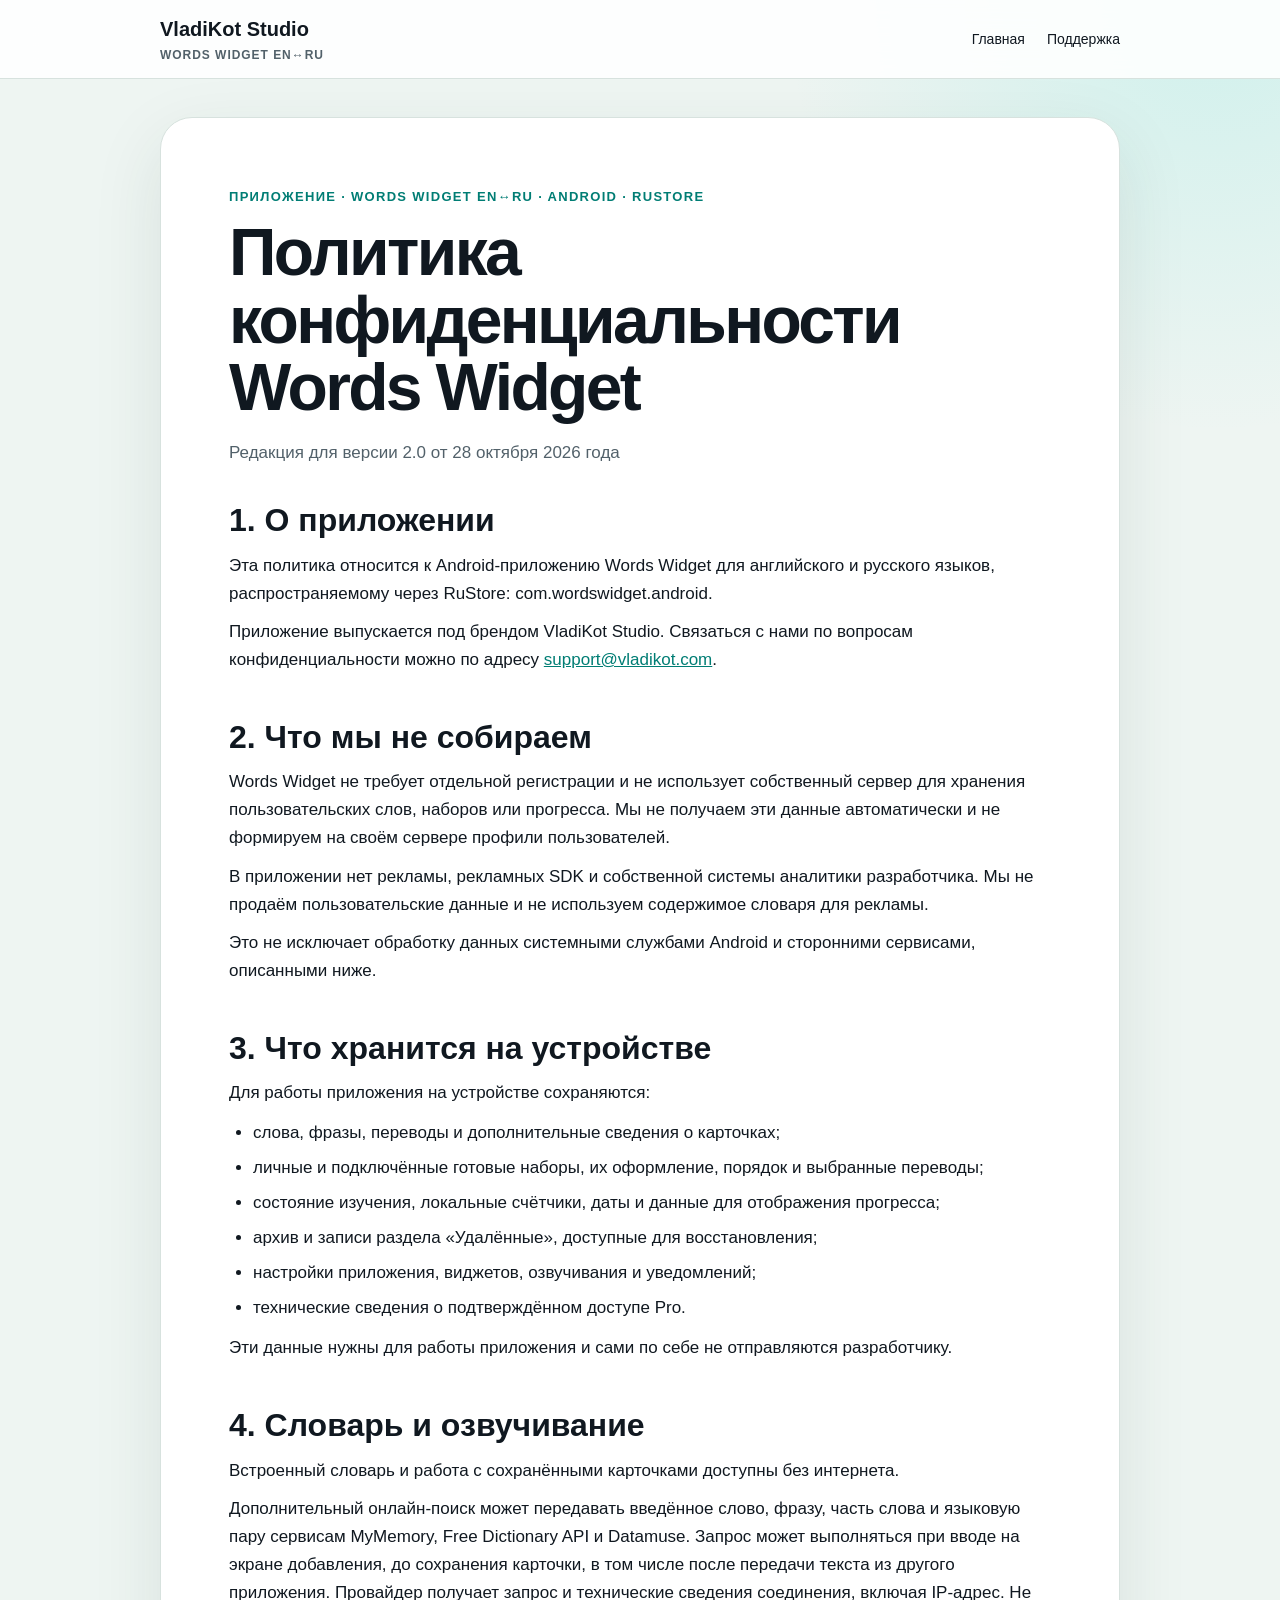
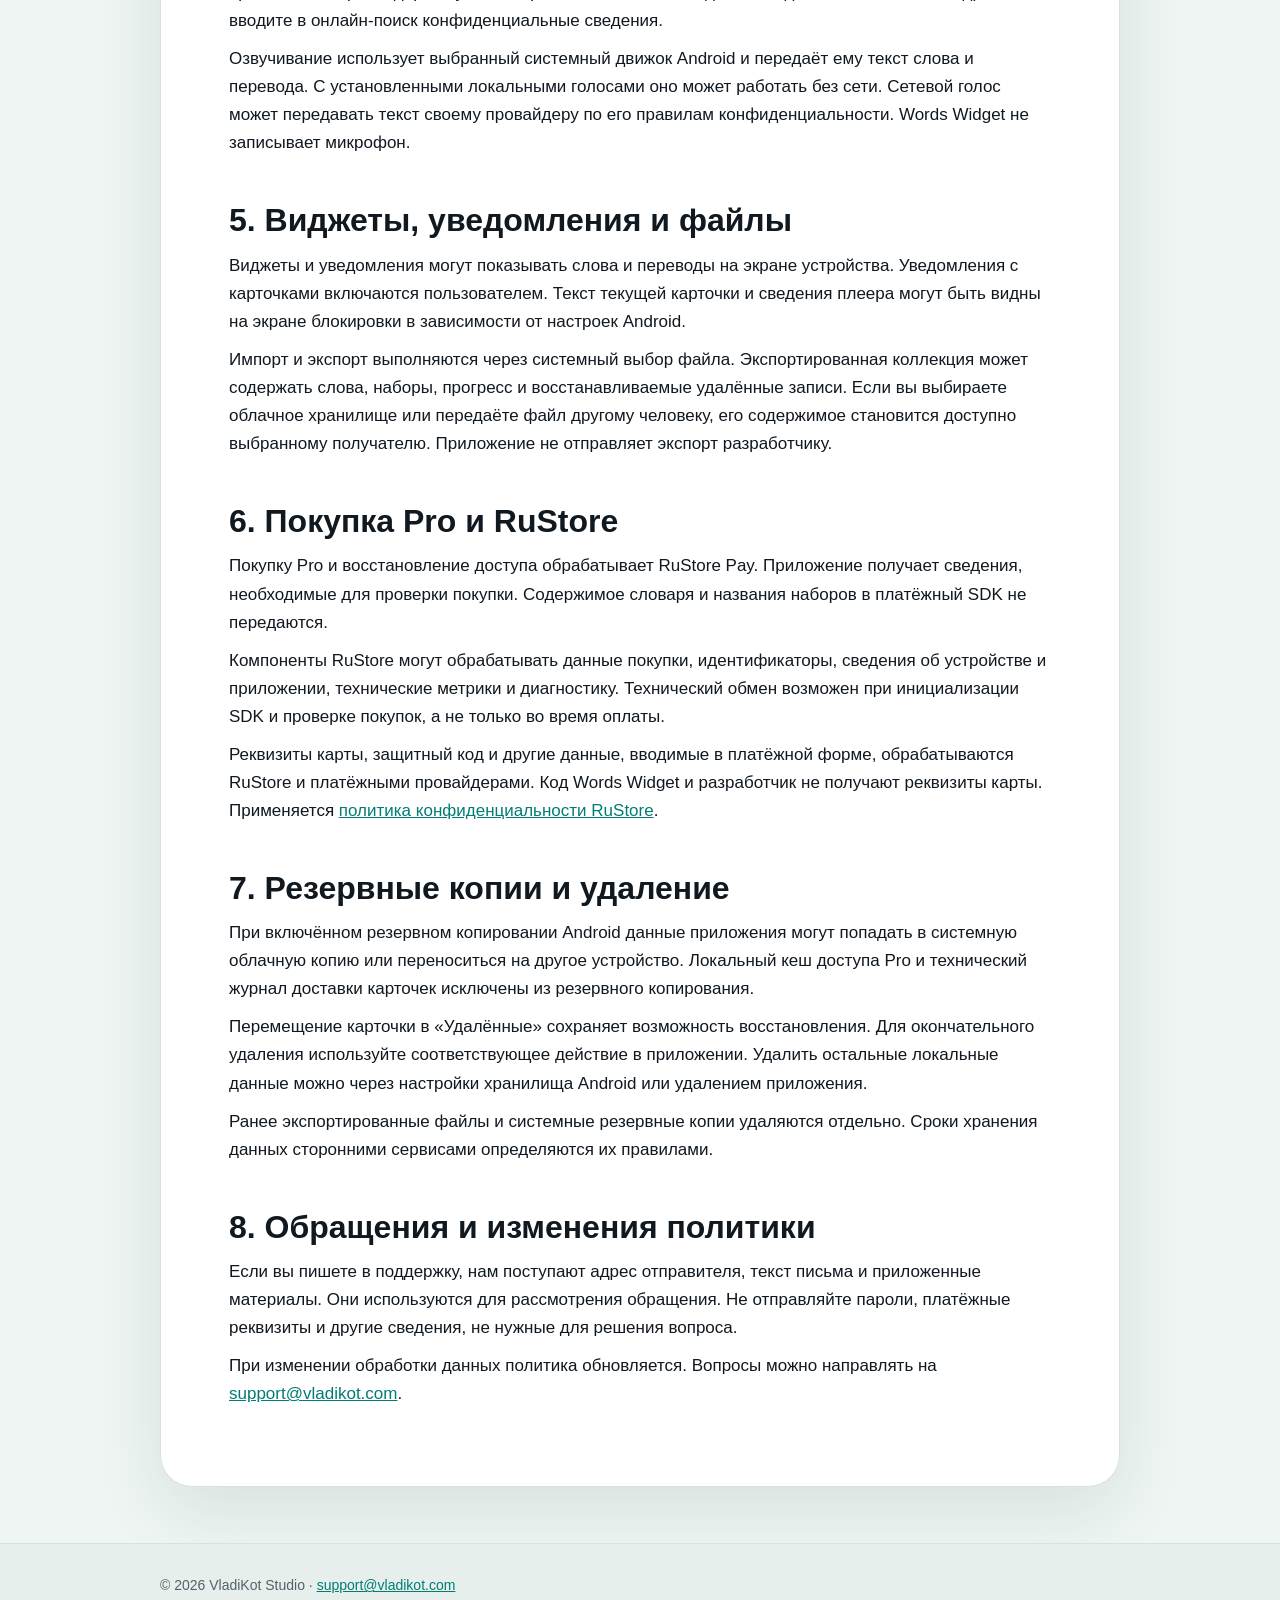
==== commit 1fd56398: "fix: unify header navigation typography across pages" ====
--- a/privacy/index.html
+++ b/privacy/index.html
@@ -70,6 +70,7 @@
       .document { width: calc(100% - 20px); margin-top: 10px; padding: 28px 20px; border-radius: 22px; }
     }
     </style>
+  <link rel="stylesheet" href="/assets/navigation.css?v=20261028-1">
 </head>
 <body>
   <a class="skip-link" href="#main-content">К содержанию</a>
--- a/assets/navigation.css
+++ b/assets/navigation.css
@@ -0,0 +1,10 @@
+/* Shared header typography for the homepage and all privacy policies. */
+.site-header nav {
+  font: 500 14px/1.5 -apple-system, BlinkMacSystemFont, "Segoe UI", Helvetica,
+    Arial, sans-serif;
+}
+
+.site-header nav a {
+  font: inherit;
+  letter-spacing: normal;
+}
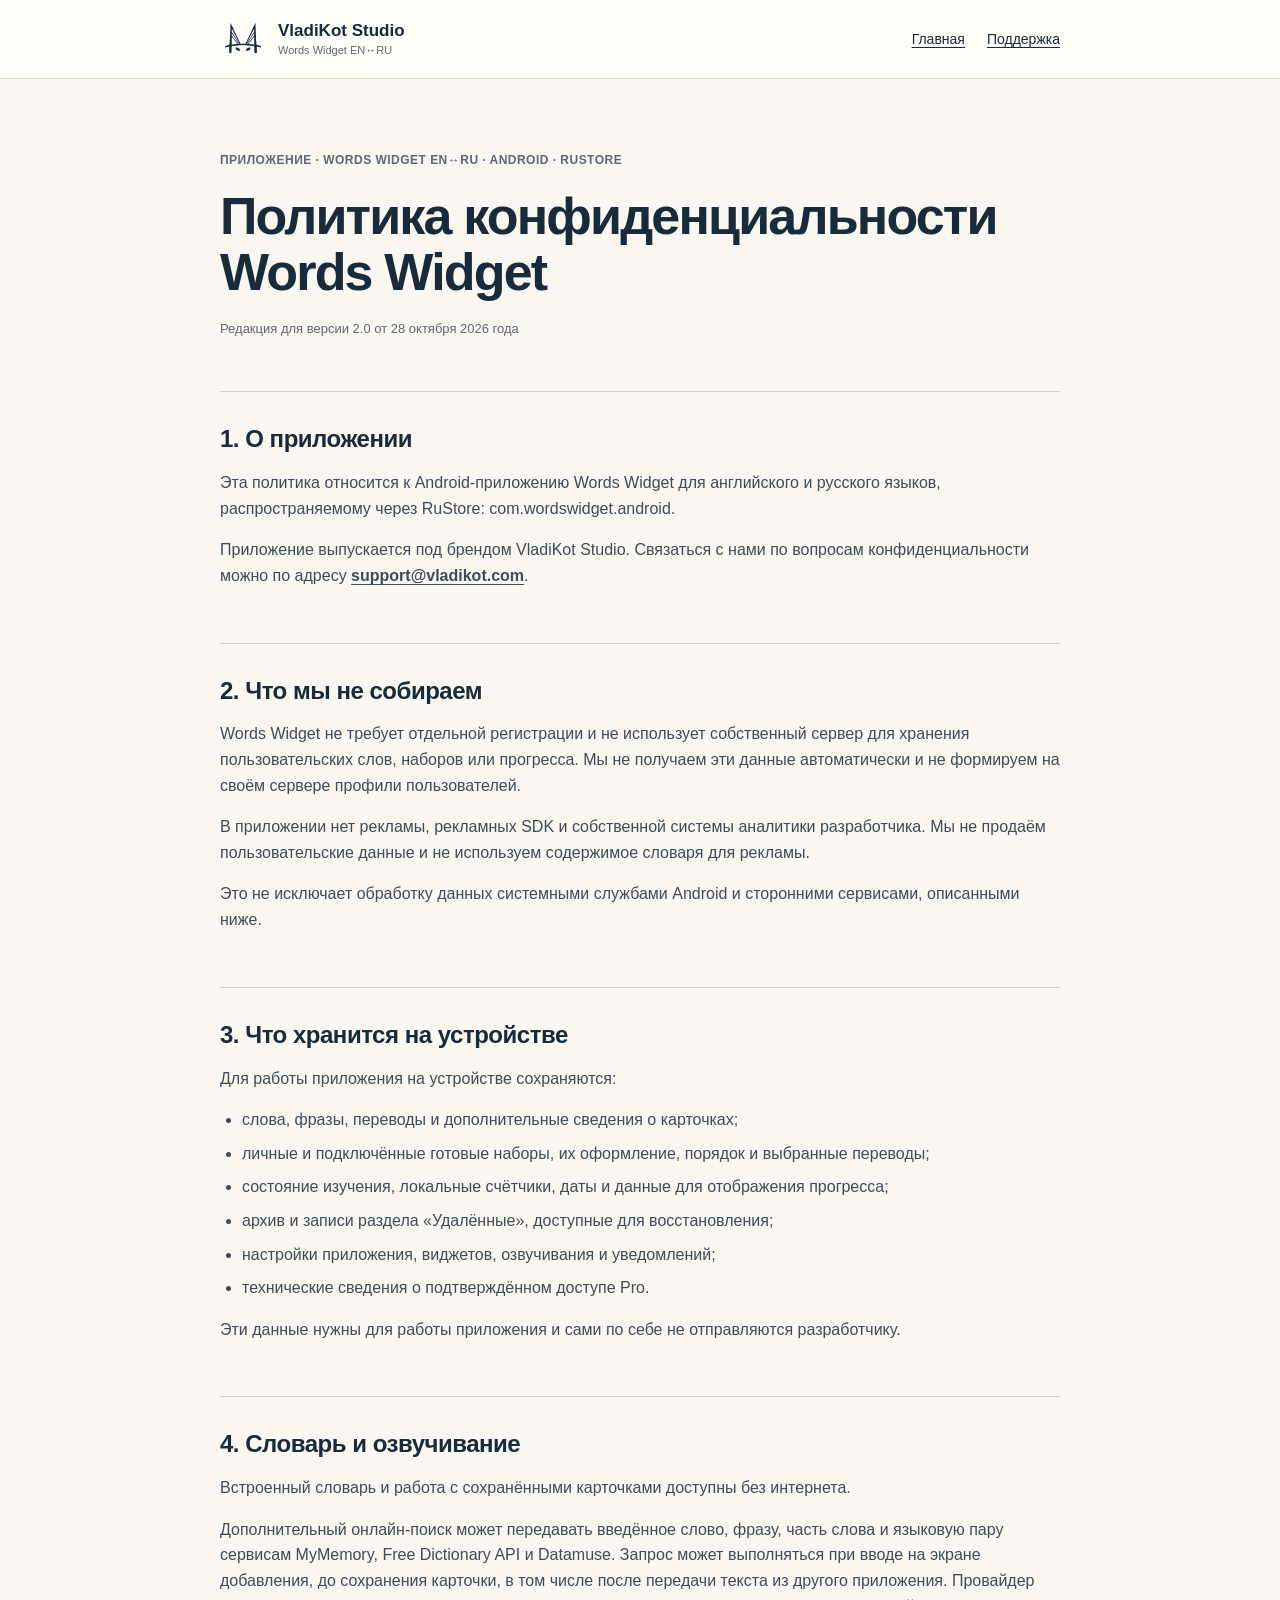
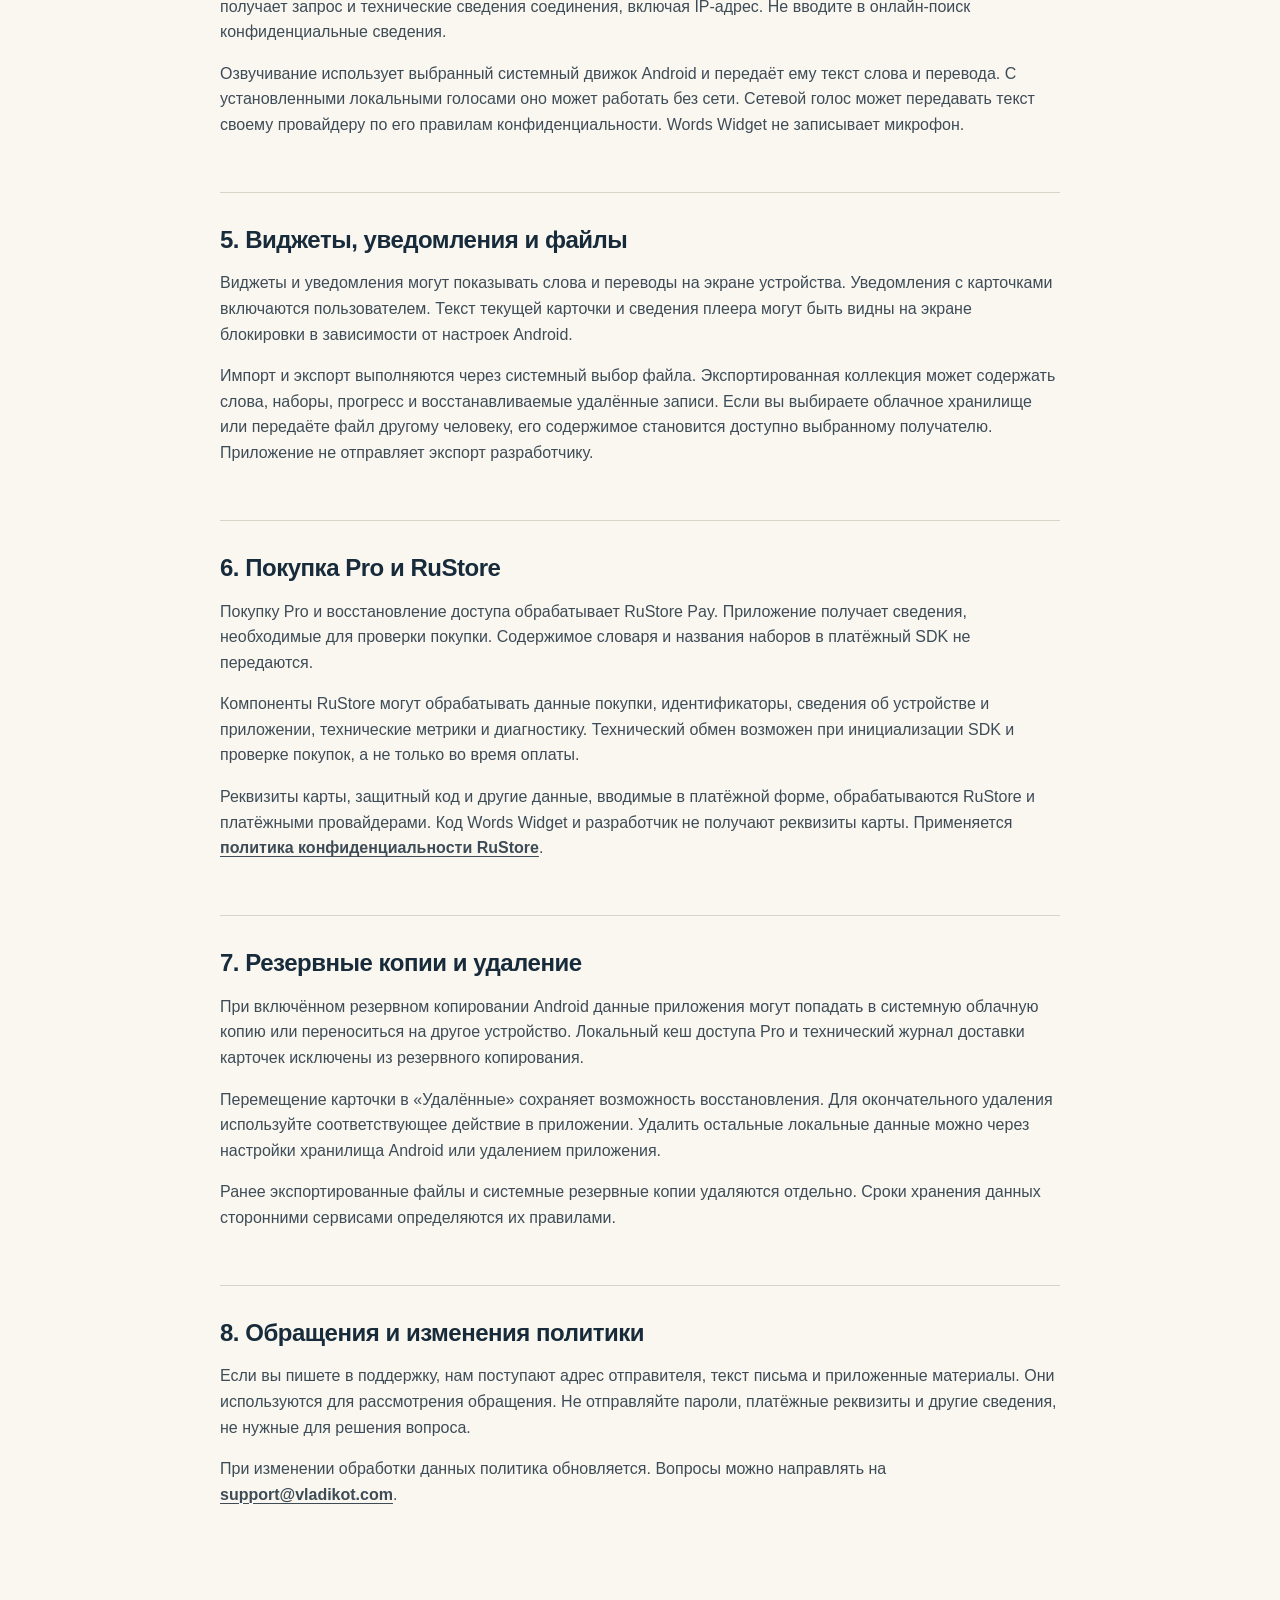
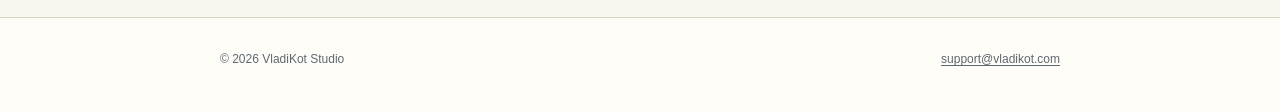
==== commit 0158c0ed: "style: align privacy pages with the studio homepage" ====
--- a/privacy/index.html
+++ b/privacy/index.html
@@ -4,7 +4,7 @@
   <meta charset="utf-8">
   <meta name="viewport" content="width=device-width, initial-scale=1">
   <meta name="description" content="Политика конфиденциальности Words Widget для Android и RuStore. Локальные данные, разрешения, сторонние сервисы и контакт поддержки.">
-  <meta name="theme-color" content="#f4f8f6">
+  <meta name="theme-color" content="#faf7f0">
   <meta property="og:type" content="article">
   <meta property="og:locale" content="ru_RU">
   <meta property="og:title" content="Политика конфиденциальности Words Widget — VladiKot Studio">
@@ -16,91 +16,41 @@
   <link rel="icon" href="/assets/favicon-48.png" sizes="48x48" type="image/png">
   <link rel="apple-touch-icon" href="/assets/apple-touch-icon.png">
   <link rel="manifest" href="/site.webmanifest">
-  <style>
-    :root {
-      color-scheme: light;
-      --ink: #101820;
-      --muted: #52616a;
-      --paper: #ffffff;
-      --bg: #eef5f2;
-      --teal: #007d74;
-      --teal-soft: #d9f1ed;
-      --line: #d7e2de;
-    }
-    * { box-sizing: border-box; }
-    html { scroll-behavior: smooth; }
-    body {
-      margin: 0;
-      color: var(--ink);
-      background:
-        radial-gradient(circle at 95% 0%, rgba(85, 222, 212, .20), transparent 27rem),
-        var(--bg);
-      font: 17px/1.65 -apple-system, BlinkMacSystemFont, "Segoe UI", sans-serif;
-    }
-    a { color: var(--teal); }
-    .skip-link { position: absolute; left: -9999px; }
-    .skip-link:focus { left: 16px; top: 12px; z-index: 10; padding: 10px 14px; background: white; }
-    .site-header {
-      border-bottom: 1px solid var(--line);
-      background: rgba(255, 255, 255, .88);
-      backdrop-filter: blur(16px);
-    }
-    .header-inner, .document, .footer-inner { width: min(960px, calc(100% - 40px)); margin: 0 auto; }
-    .header-inner { display: flex; align-items: center; justify-content: space-between; min-height: 78px; }
-    .brand { color: var(--ink); font-size: 20px; font-weight: 800; text-decoration: none; }
-    .brand small { display: block; color: var(--muted); font-size: 12px; font-weight: 600; letter-spacing: .08em; text-transform: uppercase; }
-    nav { display: flex; gap: 22px; }
-    nav a { color: var(--ink); font-weight: 650; text-decoration: none; }
-    .document { margin-top: 38px; margin-bottom: 56px; padding: clamp(28px, 6vw, 68px); border: 1px solid var(--line); border-radius: 32px; background: var(--paper); box-shadow: 0 24px 70px rgba(27, 54, 48, .10); }
-    .edition { margin: 0 0 12px; color: var(--teal); font-size: 13px; font-weight: 800; letter-spacing: .10em; text-transform: uppercase; }
-    h1 { margin: 0; overflow-wrap: anywhere; font-size: clamp(32px, 7vw, 66px); line-height: 1.02; letter-spacing: -.04em; }
-    .meta { margin: 18px 0 0; color: var(--muted); }
-    section { padding-top: 34px; }
-    h2 { margin: 0 0 12px; font-size: clamp(24px, 4vw, 32px); line-height: 1.2; }
-    p { margin: 10px 0; }
-    ul { margin: 12px 0; padding-left: 24px; }
-    li + li { margin-top: 7px; }
-    .notice { padding: 20px 24px; border-left: 5px solid var(--teal); border-radius: 14px; background: var(--teal-soft); }
-    code { padding: 2px 6px; border-radius: 6px; background: #eef3f1; font-size: .92em; }
-    .site-footer { border-top: 1px solid var(--line); background: #e6efeb; }
-    .footer-inner { padding: 30px 0 42px; color: var(--muted); font-size: 14px; }
-    @media (max-width: 640px) {
-      h1 { font-size: clamp(23px, 7vw, 30px); }
-      nav { display: none; }
-      .document { width: calc(100% - 20px); margin-top: 10px; padding: 28px 20px; border-radius: 22px; }
-    }
-    </style>
+  <link rel="stylesheet" href="/assets/styles.css?v=20261028-2">
   <link rel="stylesheet" href="/assets/navigation.css?v=20261028-1">
 </head>
 <body>
   <a class="skip-link" href="#main-content">К содержанию</a>
   <header class="site-header">
-    <div class="header-inner">
-      <a class="brand" href="/">VladiKot Studio<small>Words Widget EN↔RU</small></a>
-      <nav aria-label="Основная навигация">
+    <div class="container header-inner">
+      <a class="brand" href="/" aria-label="VladiKot Studio — главная">
+        <span class="brand-symbol"><img src="/assets/vladikot-mark-primary.png" alt="" width="46" height="46"></span>
+        <span class="brand-copy"><strong>VladiKot Studio</strong><small>Words Widget EN↔RU</small></span>
+      </a>
+      <nav class="nav" aria-label="Основная навигация">
         <a href="/">Главная</a>
         <a href="mailto:support@vladikot.com">Поддержка</a>
       </nav>
     </div>
   </header>
   <main class="document" id="main-content">
-    <header>
-      <p class="edition">Приложение · Words Widget EN↔RU · Android · RuStore</p>
+    <header class="document-header">
+      <p class="edition-mark">Приложение · Words Widget EN↔RU · Android · RuStore</p>
       <h1>Политика конфиденциальности Words Widget</h1>
-      <p class="meta">Редакция для версии 2.0 от 28 октября 2026 года</p>
+      <p class="document-meta">Редакция для версии 2.0 от 28 октября 2026 года</p>
     </header>
-    <section aria-labelledby="section-1">
+    <section class="document-section" aria-labelledby="section-1">
       <h2 id="section-1">1. О приложении</h2>
       <p>Эта политика относится к Android-приложению Words Widget для английского и русского языков, распространяемому через RuStore: com.wordswidget.android.</p>
       <p>Приложение выпускается под брендом VladiKot Studio. Связаться с нами по вопросам конфиденциальности можно по адресу <a href="mailto:support@vladikot.com">support@vladikot.com</a>.</p>
     </section>
-    <section aria-labelledby="section-2">
+    <section class="document-section" aria-labelledby="section-2">
       <h2 id="section-2">2. Что мы не собираем</h2>
       <p>Words Widget не требует отдельной регистрации и не использует собственный сервер для хранения пользовательских слов, наборов или прогресса. Мы не получаем эти данные автоматически и не формируем на своём сервере профили пользователей.</p>
       <p>В приложении нет рекламы, рекламных SDK и собственной системы аналитики разработчика. Мы не продаём пользовательские данные и не используем содержимое словаря для рекламы.</p>
       <p>Это не исключает обработку данных системными службами Android и сторонними сервисами, описанными ниже.</p>
     </section>
-    <section aria-labelledby="section-3">
+    <section class="document-section" aria-labelledby="section-3">
       <h2 id="section-3">3. Что хранится на устройстве</h2>
       <p>Для работы приложения на устройстве сохраняются:</p>
       <ul>
@@ -113,37 +63,40 @@
       </ul>
       <p>Эти данные нужны для работы приложения и сами по себе не отправляются разработчику.</p>
     </section>
-    <section aria-labelledby="section-4">
+    <section class="document-section" aria-labelledby="section-4">
       <h2 id="section-4">4. Словарь и озвучивание</h2>
       <p>Встроенный словарь и работа с сохранёнными карточками доступны без интернета.</p>
       <p>Дополнительный онлайн-поиск может передавать введённое слово, фразу, часть слова и языковую пару сервисам MyMemory, Free Dictionary API и Datamuse. Запрос может выполняться при вводе на экране добавления, до сохранения карточки, в том числе после передачи текста из другого приложения. Провайдер получает запрос и технические сведения соединения, включая IP-адрес. Не вводите в онлайн-поиск конфиденциальные сведения.</p>
       <p>Озвучивание использует выбранный системный движок Android и передаёт ему текст слова и перевода. С установленными локальными голосами оно может работать без сети. Сетевой голос может передавать текст своему провайдеру по его правилам конфиденциальности. Words Widget не записывает микрофон.</p>
     </section>
-    <section aria-labelledby="section-5">
+    <section class="document-section" aria-labelledby="section-5">
       <h2 id="section-5">5. Виджеты, уведомления и файлы</h2>
       <p>Виджеты и уведомления могут показывать слова и переводы на экране устройства. Уведомления с карточками включаются пользователем. Текст текущей карточки и сведения плеера могут быть видны на экране блокировки в зависимости от настроек Android.</p>
       <p>Импорт и экспорт выполняются через системный выбор файла. Экспортированная коллекция может содержать слова, наборы, прогресс и восстанавливаемые удалённые записи. Если вы выбираете облачное хранилище или передаёте файл другому человеку, его содержимое становится доступно выбранному получателю. Приложение не отправляет экспорт разработчику.</p>
     </section>
-    <section aria-labelledby="section-6">
+    <section class="document-section" aria-labelledby="section-6">
       <h2 id="section-6">6. Покупка Pro и RuStore</h2>
       <p>Покупку Pro и восстановление доступа обрабатывает RuStore Pay. Приложение получает сведения, необходимые для проверки покупки. Содержимое словаря и названия наборов в платёжный SDK не передаются.</p>
       <p>Компоненты RuStore могут обрабатывать данные покупки, идентификаторы, сведения об устройстве и приложении, технические метрики и диагностику. Технический обмен возможен при инициализации SDK и проверке покупок, а не только во время оплаты.</p>
       <p>Реквизиты карты, защитный код и другие данные, вводимые в платёжной форме, обрабатываются RuStore и платёжными провайдерами. Код Words Widget и разработчик не получают реквизиты карты. Применяется <a href="https://www.rustore.ru/help/legal/privacy-policy-users">политика конфиденциальности RuStore</a>.</p>
     </section>
-    <section aria-labelledby="section-7">
+    <section class="document-section" aria-labelledby="section-7">
       <h2 id="section-7">7. Резервные копии и удаление</h2>
       <p>При включённом резервном копировании Android данные приложения могут попадать в системную облачную копию или переноситься на другое устройство. Локальный кеш доступа Pro и технический журнал доставки карточек исключены из резервного копирования.</p>
       <p>Перемещение карточки в «Удалённые» сохраняет возможность восстановления. Для окончательного удаления используйте соответствующее действие в приложении. Удалить остальные локальные данные можно через настройки хранилища Android или удалением приложения.</p>
       <p>Ранее экспортированные файлы и системные резервные копии удаляются отдельно. Сроки хранения данных сторонними сервисами определяются их правилами.</p>
     </section>
-    <section aria-labelledby="section-8">
+    <section class="document-section" aria-labelledby="section-8">
       <h2 id="section-8">8. Обращения и изменения политики</h2>
       <p>Если вы пишете в поддержку, нам поступают адрес отправителя, текст письма и приложенные материалы. Они используются для рассмотрения обращения. Не отправляйте пароли, платёжные реквизиты и другие сведения, не нужные для решения вопроса.</p>
       <p>При изменении обработки данных политика обновляется. Вопросы можно направлять на <a href="mailto:support@vladikot.com">support@vladikot.com</a>.</p>
     </section>
   </main>
   <footer class="site-footer">
-    <div class="footer-inner">© 2026 VladiKot Studio · <a href="mailto:support@vladikot.com">support@vladikot.com</a></div>
+    <div class="container footer-grid">
+      <p class="legal">© 2026 VladiKot Studio</p>
+      <a href="mailto:support@vladikot.com">support@vladikot.com</a>
+    </div>
   </footer>
 </body>
 </html>
--- a/assets/styles.css
+++ b/assets/styles.css
@@ -0,0 +1,460 @@
+:root {
+  color-scheme: light;
+  --background: #faf7f0;
+  --surface: #fffdf8;
+  --text: #172b3b;
+  --muted: #5d6871;
+  --line: #d8d2c7;
+  --accent: #e9ae32;
+  --content: 840px;
+  --gutter: clamp(18px, 4vw, 32px);
+}
+
+* {
+  box-sizing: border-box;
+}
+
+html {
+  overflow-x: hidden;
+  scroll-behavior: smooth;
+}
+
+body {
+  overflow-x: hidden;
+  margin: 0;
+  background: var(--background);
+  color: var(--text);
+  font-family: -apple-system, BlinkMacSystemFont, "Segoe UI", Helvetica, Arial,
+    sans-serif;
+  line-height: 1.6;
+  -webkit-font-smoothing: antialiased;
+}
+
+img {
+  display: block;
+  max-width: 100%;
+}
+
+a {
+  color: inherit;
+  text-underline-offset: 0.2em;
+  text-decoration-thickness: 1px;
+}
+
+a:hover {
+  text-decoration-thickness: 2px;
+}
+
+:focus-visible {
+  outline: 3px solid #9b6810;
+  outline-offset: 3px;
+}
+
+.skip-link {
+  position: fixed;
+  z-index: 10;
+  top: 8px;
+  left: 8px;
+  padding: 9px 12px;
+  transform: translateY(-150%);
+  background: var(--text);
+  color: var(--surface);
+}
+
+.skip-link:focus {
+  transform: translateY(0);
+}
+
+.container,
+.shell {
+  width: min(calc(100% - (var(--gutter) * 2)), var(--content));
+  margin-inline: auto;
+}
+
+.site-header {
+  border-bottom: 1px solid var(--line);
+  background: var(--surface);
+}
+
+.header-inner {
+  min-height: 78px;
+  display: flex;
+  align-items: center;
+  justify-content: space-between;
+  gap: 24px;
+}
+
+.brand {
+  display: inline-flex;
+  align-items: center;
+  gap: 12px;
+  text-decoration: none;
+}
+
+.brand-symbol {
+  display: grid;
+  width: 46px;
+  height: 46px;
+  flex: 0 0 auto;
+  place-items: center;
+  background: transparent;
+}
+
+.brand-symbol img {
+  width: 46px;
+  height: 46px;
+  object-fit: contain;
+}
+
+.brand-copy {
+  display: grid;
+  line-height: 1.15;
+}
+
+.brand-copy strong {
+  font-size: 17px;
+  font-weight: 700;
+}
+
+.brand-copy small {
+  margin-top: 4px;
+  color: var(--muted);
+  font-size: 11px;
+}
+
+.nav {
+  display: flex;
+  align-items: center;
+  gap: 22px;
+  font-size: 14px;
+}
+
+.intro {
+  padding-top: clamp(48px, 8vw, 72px);
+  padding-bottom: clamp(48px, 8vw, 72px);
+}
+
+.label {
+  margin: 0 0 18px;
+  color: var(--muted);
+  font-size: 12px;
+  font-weight: 700;
+  letter-spacing: 0.04em;
+  text-transform: uppercase;
+}
+
+h1,
+h2,
+h3 {
+  margin-top: 0;
+  letter-spacing: -0.035em;
+  line-height: 1.08;
+}
+
+h1 {
+  margin-bottom: 20px;
+  font-size: clamp(44px, 9vw, 76px);
+}
+
+.intro-text {
+  max-width: 620px;
+  margin: 0;
+  color: var(--muted);
+  font-size: clamp(19px, 3vw, 23px);
+}
+
+.section {
+  padding-top: clamp(52px, 8vw, 72px);
+  padding-bottom: clamp(52px, 8vw, 72px);
+  border-top: 1px solid var(--line);
+}
+
+.section-heading {
+  display: grid;
+  grid-template-columns: 160px 1fr;
+  gap: 24px;
+  margin-bottom: 36px;
+}
+
+.section-heading .label {
+  margin: 8px 0 0;
+}
+
+.section-heading h2 {
+  margin-bottom: 0;
+  font-size: clamp(32px, 5vw, 44px);
+}
+
+.product {
+  display: grid;
+  grid-template-columns: 160px 1fr;
+  gap: 24px;
+  scroll-margin-top: 24px;
+}
+
+.product + .product {
+  margin-top: 48px;
+  padding-top: 48px;
+  border-top: 1px solid var(--line);
+}
+
+.product-icon {
+  width: 128px;
+  height: 128px;
+  object-fit: contain;
+  border-radius: 26px;
+}
+
+.product-copy {
+  max-width: 620px;
+}
+
+.product-copy h3 {
+  margin-bottom: 20px;
+  font-size: clamp(30px, 5vw, 38px);
+}
+
+.product-category {
+  margin-bottom: 12px;
+  color: var(--muted);
+  font-size: 13px;
+}
+
+.product-note {
+  color: var(--muted);
+  font-size: 14px;
+}
+
+.product-links {
+  display: flex;
+  flex-wrap: wrap;
+  align-items: center;
+  gap: 16px 24px;
+  margin-top: 24px;
+  font-size: 14px;
+}
+
+.button {
+  display: inline-block;
+  padding: 11px 18px;
+  border: 1px solid var(--text);
+  border-radius: 8px;
+  background: var(--text);
+  color: var(--surface);
+  font-weight: 650;
+  text-decoration: none;
+}
+
+.button:hover {
+  background: #29465c;
+}
+
+.product-copy > :first-child,
+.contact > :first-child {
+  margin-top: 0;
+}
+
+.product-copy ul {
+  margin: 20px 0;
+  padding-left: 22px;
+}
+
+.product-copy li + li {
+  margin-top: 6px;
+}
+
+.status {
+  margin: 26px 0 0;
+  padding-left: 14px;
+  border-left: 4px solid var(--accent);
+  color: var(--muted);
+}
+
+.status-available {
+  border-color: #28724e;
+}
+
+.contact {
+  max-width: 620px;
+  margin-left: 184px;
+}
+
+.contact a {
+  font-weight: 650;
+}
+
+.site-footer {
+  padding: 32px 0 42px;
+  border-top: 1px solid var(--line);
+  background: var(--surface);
+  color: var(--muted);
+  font-size: 12px;
+}
+
+.footer-grid {
+  display: flex;
+  align-items: flex-start;
+  justify-content: space-between;
+  gap: 24px;
+}
+
+.legal {
+  margin: 0;
+}
+
+.footer-links {
+  display: flex;
+  flex-wrap: wrap;
+  gap: 10px 20px;
+}
+
+/* Privacy document */
+
+.document {
+  width: min(calc(100% - (var(--gutter) * 2)), var(--content));
+  margin: 0 auto;
+  padding-top: clamp(48px, 8vw, 72px);
+  padding-bottom: 56px;
+}
+
+.document-header {
+  margin-bottom: 52px;
+}
+
+.document-header .label,
+.document .edition-mark {
+  margin: 0 0 18px;
+  color: var(--muted);
+  font-size: 12px;
+  font-weight: 700;
+  letter-spacing: 0.04em;
+  text-transform: uppercase;
+}
+
+.document h1 {
+  margin-bottom: 18px;
+  font-size: clamp(36px, 7vw, 52px);
+  hyphens: auto;
+  overflow-wrap: break-word;
+}
+
+.document-meta {
+  margin: 0;
+  color: var(--muted);
+  font-size: 13px;
+}
+
+.document-section {
+  padding: 34px 0 38px;
+  border-top: 1px solid var(--line);
+}
+
+.document-section h2 {
+  margin-bottom: 18px;
+  font-size: 24px;
+  letter-spacing: -0.02em;
+}
+
+.document-section h3 {
+  margin: 28px 0 16px;
+  font-size: 21px;
+  line-height: 1.3;
+}
+
+.language-links {
+  display: flex;
+  flex-wrap: wrap;
+  gap: 12px 20px;
+  margin-top: 20px;
+}
+
+.document-section p,
+.document-section li {
+  color: #3e4c57;
+}
+
+.document-section p {
+  margin-top: 0;
+}
+
+.document-section ul {
+  margin-top: 0;
+  padding-left: 22px;
+}
+
+.document-section li + li {
+  margin-top: 8px;
+}
+
+.document-section a {
+  font-weight: 650;
+  overflow-wrap: anywhere;
+}
+
+.notice {
+  padding: 22px 24px;
+  border: 1px solid var(--line);
+  background: var(--surface);
+}
+
+.notice p:last-child {
+  margin-bottom: 0;
+}
+
+code {
+  padding: 0.1em 0.28em;
+  background: #eee8dd;
+  color: var(--text);
+  font-size: 0.9em;
+}
+
+@media (max-width: 640px) {
+  .header-inner {
+    min-height: 0;
+    flex-wrap: wrap;
+    padding-top: 14px;
+    padding-bottom: 14px;
+  }
+
+  .nav {
+    width: 100%;
+    gap: 18px;
+    padding-top: 12px;
+    border-top: 1px solid var(--line);
+  }
+
+  .section-heading,
+  .product {
+    grid-template-columns: 1fr;
+  }
+
+  .section-heading {
+    gap: 4px;
+  }
+
+  .section-heading .label {
+    margin-top: 0;
+  }
+
+  .product {
+    gap: 24px;
+  }
+
+  .contact {
+    margin-left: 0;
+  }
+
+  .footer-grid {
+    flex-direction: column;
+  }
+
+  .document h1 {
+    font-size: clamp(26px, 7vw, 32px);
+  }
+}
+
+@media (prefers-reduced-motion: reduce) {
+  html {
+    scroll-behavior: auto;
+  }
+}
